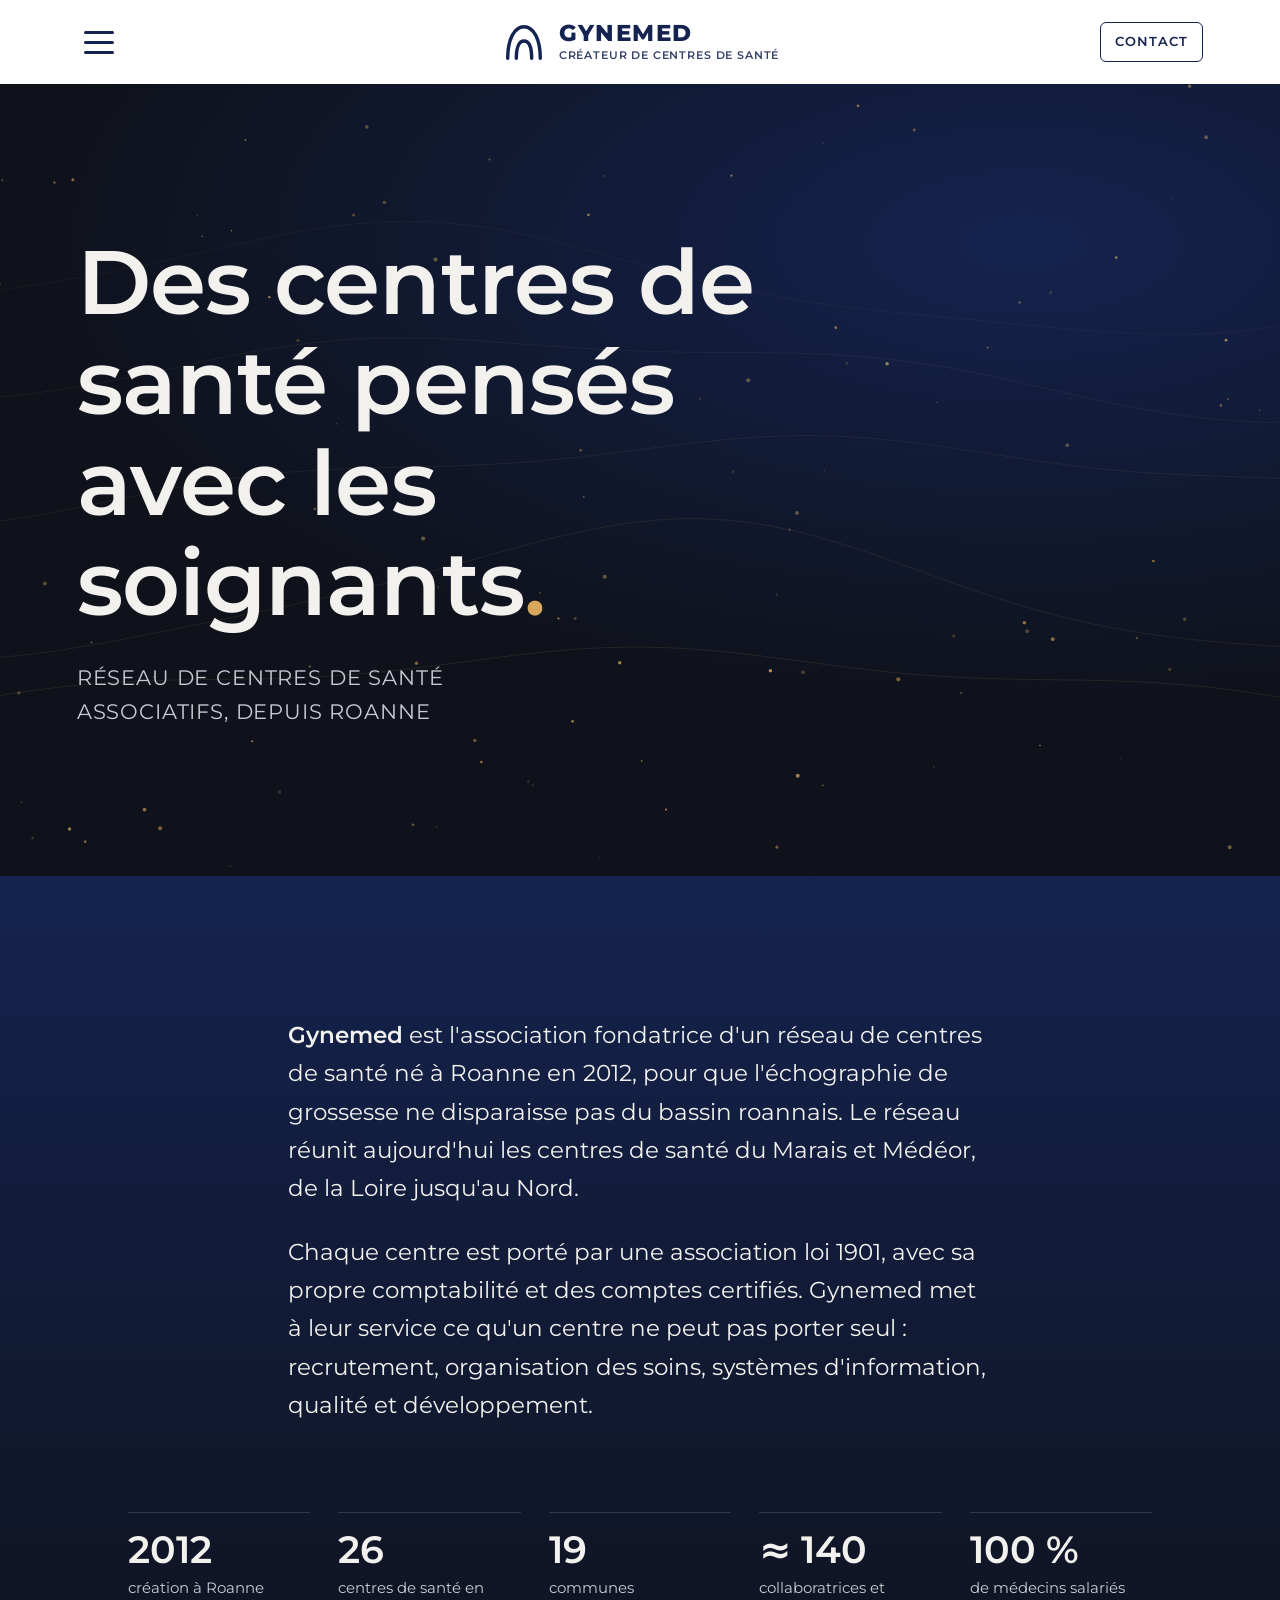
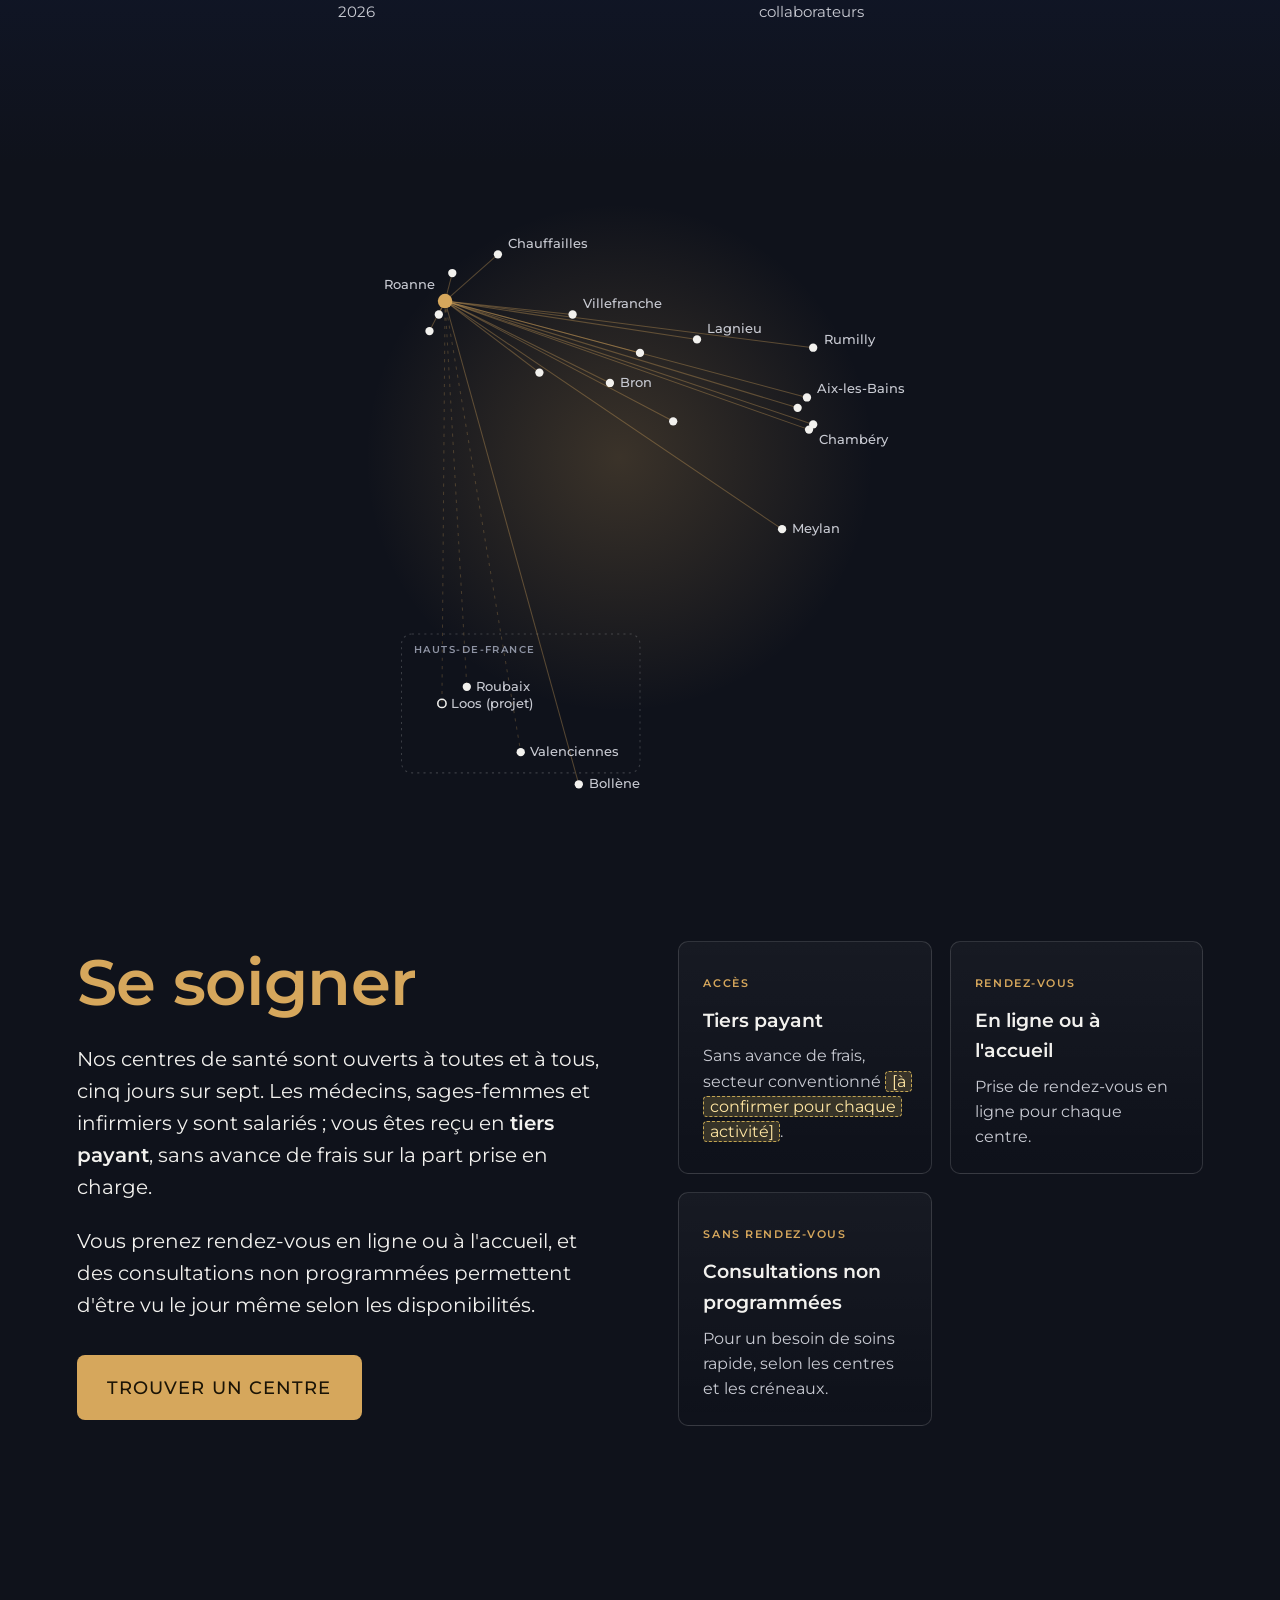
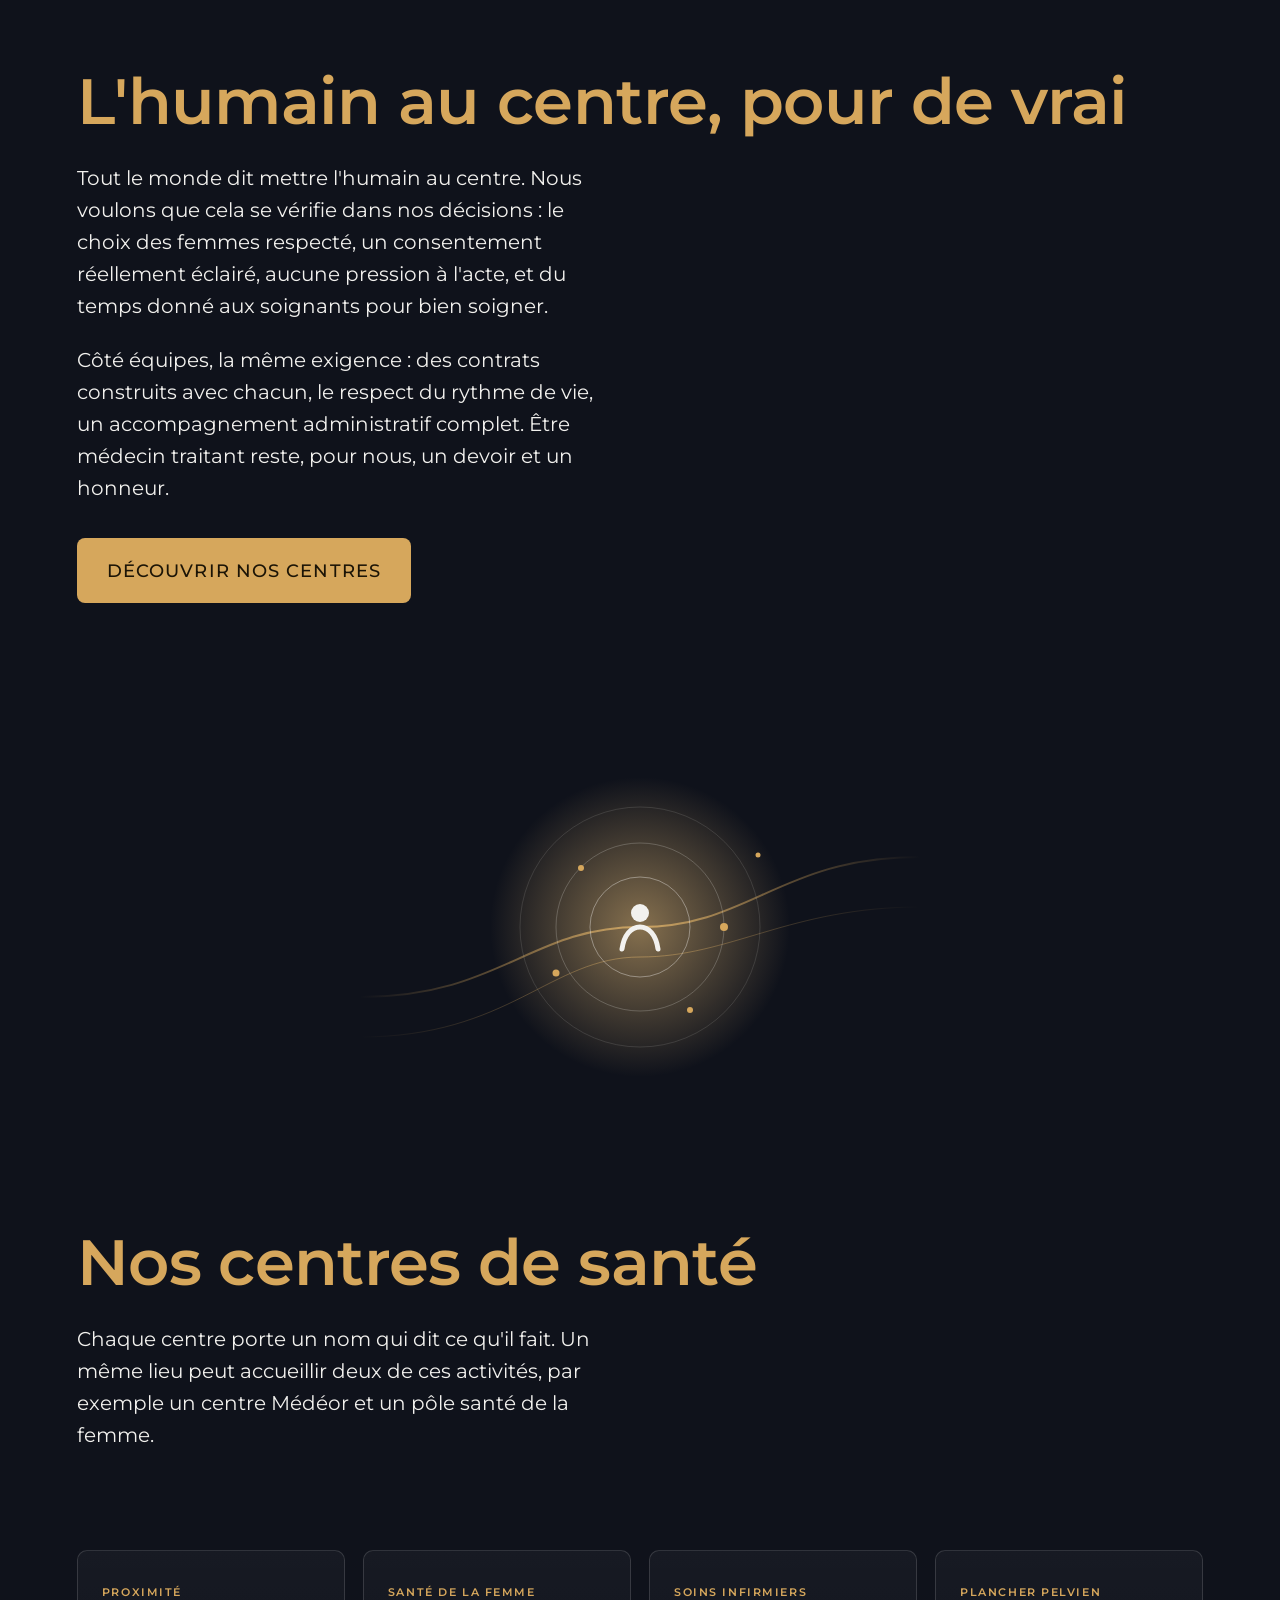
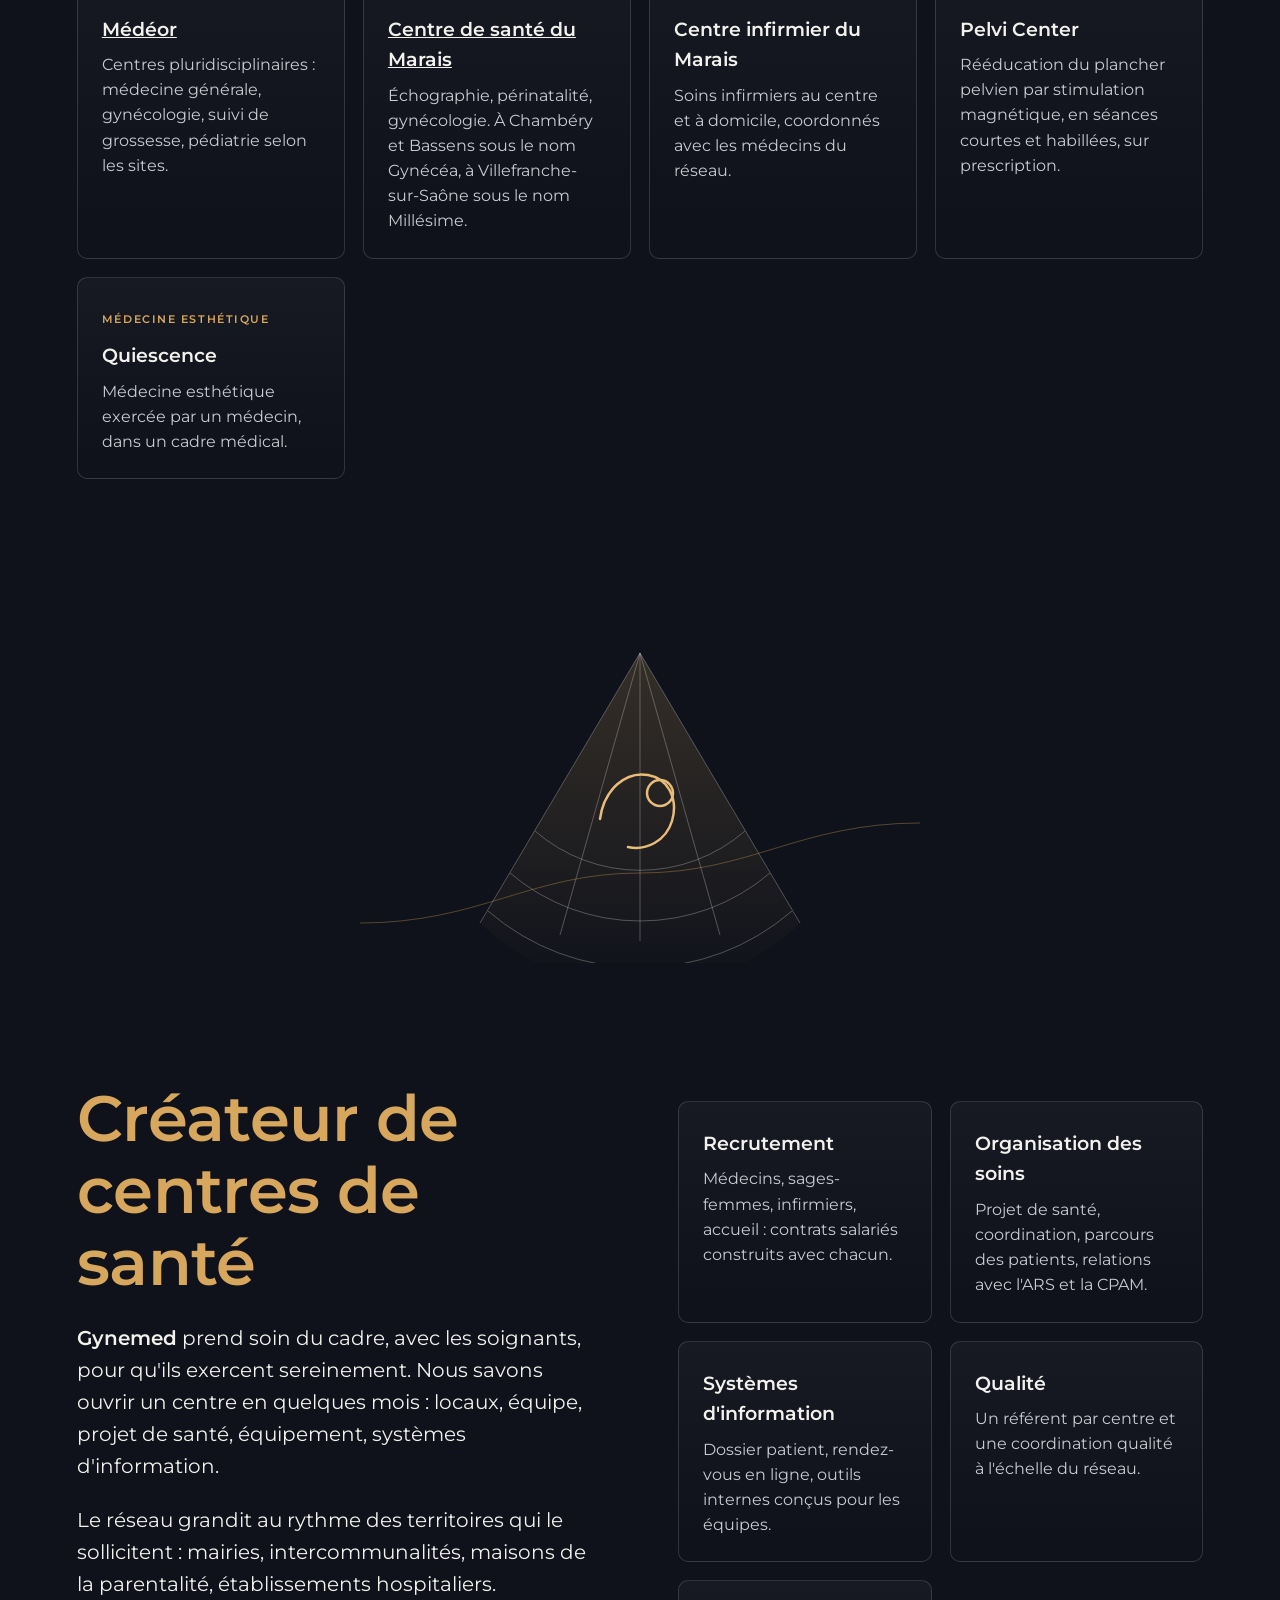
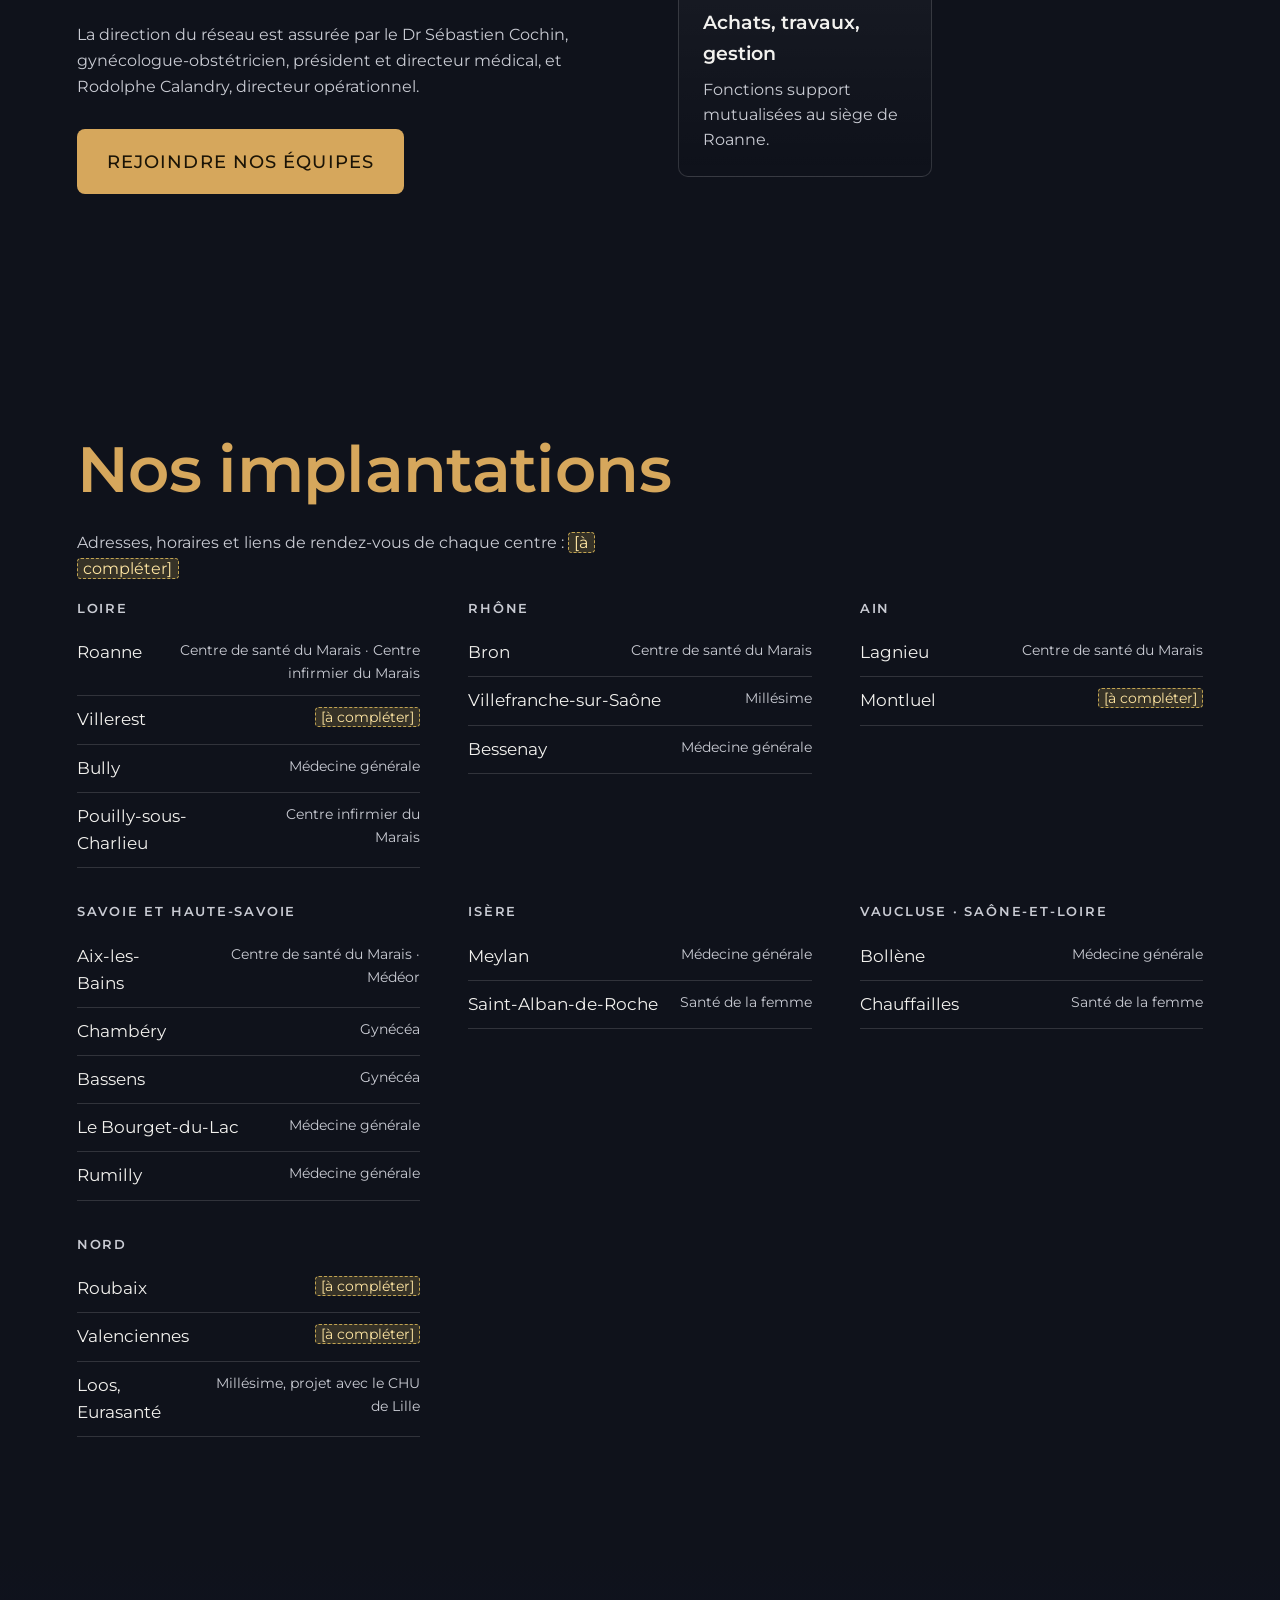
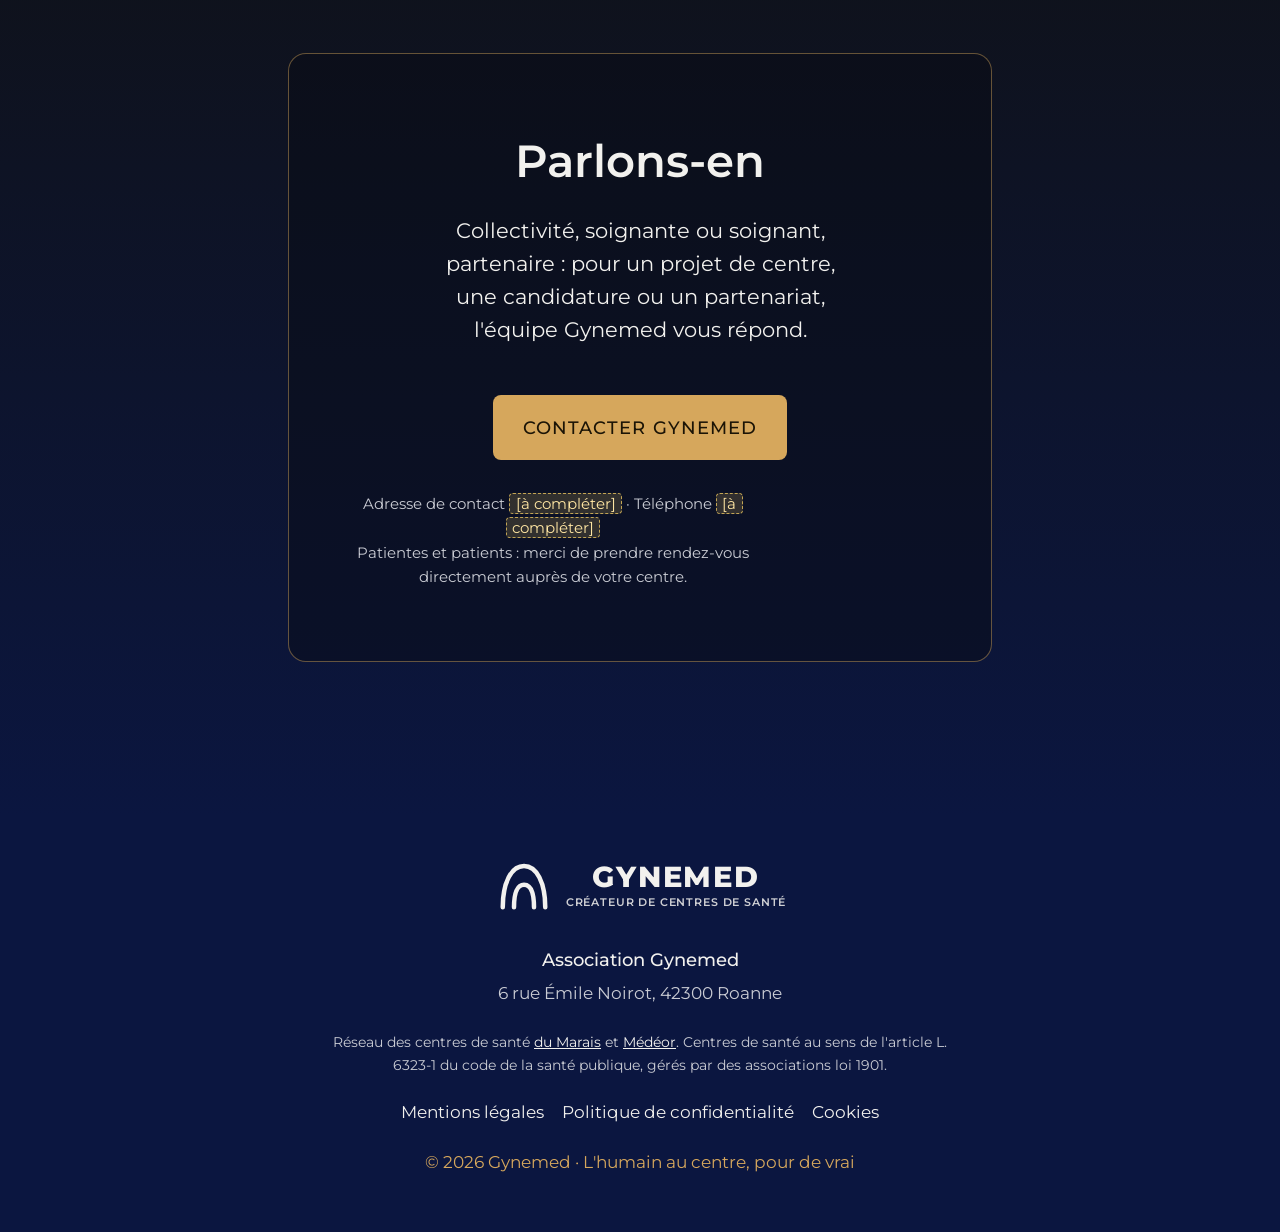
==== index.html @ e9b292c4 "Site du réseau Gynemed sur la structure d'aliva-health.com Pages réseau (Gynemed), Médéor, Centres d" ====
<!doctype html>
<html lang="fr" class="no-js">
<head>
  <meta charset="utf-8">
  <meta name="viewport" content="width=device-width, initial-scale=1">
  <title>Gynemed · Réseau de centres de santé du Marais et Médéor</title>
  <meta name="description" content="Gynemed, créateur de centres de santé : le réseau associatif des centres de santé du Marais et Médéor, né à Roanne en 2012. Médecins salariés, tiers payant, rendez-vous en ligne.">
  <meta name="theme-color" content="#14234f">
  <link rel="preload" href="assets/fonts/montserrat-latin-wght-normal.woff2" as="font" type="font/woff2" crossorigin>
  <link rel="stylesheet" href="assets/css/site.css">
  <link rel="icon" href="data:image/svg+xml,%3Csvg xmlns='http://www.w3.org/2000/svg' viewBox='0 0 48 48'%3E%3Cpath d='M7 41C7 21 14 8 24 8s17 13 17 33M16 41c0-12 3-18 8-18s8 6 8 18' fill='none' stroke='%2314234f' stroke-width='4.5' stroke-linecap='round'/%3E%3C/svg%3E">
</head>
<body class="brand-gynemed">
  <a class="skip-link" href="#contenu">Aller au contenu</a>

  <header class="site-header">
    <button class="menu-toggle" type="button" aria-expanded="false" aria-controls="site-menu" aria-label="Ouvrir le menu"><span></span><span></span><span></span></button>
    <a class="brand-logo" href="index.html" aria-label="Gynemed, accueil">
      <svg viewBox="0 0 48 48" aria-hidden="true"><path d="M7 41C7 21 14 8 24 8s17 13 17 33M16 41c0-12 3-18 8-18s8 6 8 18" fill="none" stroke="currentColor" stroke-width="3.6" stroke-linecap="round"/></svg>
      <span class="wordmark"><span class="name">Gynemed</span><span class="by">créateur de centres de santé</span></span>
    </a>
    <a class="header-cta" href="#contact">Contact</a>
  </header>

  <nav class="site-menu" id="site-menu" aria-label="Menu principal">
    <ul>
      <li><a href="index.html">Le réseau</a></li>
      <li><a href="medeor.html">Médéor</a></li>
      <li><a href="marais.html">Centres de santé du Marais</a></li>
      <li><a href="#implantations">Nos implantations</a></li>
      <li><a href="#equipes">Rejoindre nos équipes</a></li>
      <li><a href="#contact">Contact</a></li>
    </ul>
    <p class="menu-group">Informations</p>
    <ul class="menu-small">
      <li><a href="#patients">Se soigner dans nos centres</a></li>
      <li><a href="mentions-legales.html">Mentions légales et confidentialité</a></li>
    </ul>
  </nav>

  <main id="contenu">
    <section class="hero" aria-labelledby="hero-title">
      <canvas aria-hidden="true"></canvas>
      <div>
        <h1 id="hero-title">Des centres de santé pensés avec les soignants<span class="dot">.</span></h1>
        <p class="kicker">Réseau de centres de santé associatifs, depuis Roanne</p>
      </div>
    </section>

    <section class="intro" aria-label="Présentation">
      <div class="intro-inner reveal">
        <p><strong>Gynemed</strong> est l'association fondatrice d'un réseau de centres de santé né à Roanne en 2012, pour que l'échographie de grossesse ne disparaisse pas du bassin roannais. Le réseau réunit aujourd'hui les centres de santé du Marais et Médéor, de la Loire jusqu'au Nord.</p>
        <p>Chaque centre est porté par une association loi 1901, avec sa propre comptabilité et des comptes certifiés. Gynemed met à leur service ce qu'un centre ne peut pas porter seul : recrutement, organisation des soins, systèmes d'information, qualité et développement.</p>
      </div>
      <ul class="facts reveal" aria-label="Le réseau en chiffres, 2026">
        <li><b>2012</b>création à Roanne</li>
        <li><b>26</b>centres de santé en 2026</li>
        <li><b>19</b>communes</li>
        <li><b>≈ 140</b>collaboratrices et collaborateurs</li>
        <li><b>100 %</b>de médecins salariés</li>
      </ul>
    </section>

    <div class="figure reveal" aria-hidden="true">
      <svg viewBox="0 0 540 610">
        <defs>
          <radialGradient id="map-halo">
            <stop offset="0" stop-color="rgb(214,167,92)" stop-opacity=".22"/>
            <stop offset="1" stop-color="rgb(214,167,92)" stop-opacity="0"/>
          </radialGradient>
        </defs>
        <style>
          .m-link{stroke:rgba(214,167,92,.35);stroke-width:1}
          .m-link.far{stroke-dasharray:3 5;stroke:rgba(214,167,92,.25)}
          .m-dot{fill:#f2f1ee}
          .m-dot.hub{fill:#d6a75c}
          .m-dot.proj{fill:none;stroke:#f2f1ee;stroke-width:1.5}
          .m-label{fill:#c9cbd3;font:500 13px Montserrat,system-ui,sans-serif}
          .m-inset{fill:none;stroke:rgba(255,255,255,.18);stroke-dasharray:2 4}
          .m-cap{fill:#8e93a3;font:600 10px Montserrat,system-ui,sans-serif;letter-spacing:.14em}
        </style>
        <circle cx="250" cy="260" r="245" fill="url(#map-halo)"/>
        <rect x="40" y="430" width="230" height="134" rx="10" class="m-inset"/>
        <text x="52" y="448" class="m-cap">HAUTS-DE-FRANCE</text>
        <line x1="82" y1="109" x2="76" y2="122" class="m-link"/>
        <line x1="82" y1="109" x2="67" y2="138" class="m-link"/>
        <line x1="82" y1="109" x2="89" y2="82" class="m-link"/>
        <line x1="82" y1="109" x2="133" y2="64" class="m-link"/>
        <line x1="82" y1="109" x2="205" y2="122" class="m-link"/>
        <line x1="82" y1="109" x2="173" y2="178" class="m-link"/>
        <line x1="82" y1="109" x2="241" y2="188" class="m-link"/>
        <line x1="82" y1="109" x2="270" y2="159" class="m-link"/>
        <line x1="82" y1="109" x2="325" y2="146" class="m-link"/>
        <line x1="82" y1="109" x2="302" y2="225" class="m-link"/>
        <line x1="82" y1="109" x2="431" y2="202" class="m-link"/>
        <line x1="82" y1="109" x2="422" y2="212" class="m-link"/>
        <line x1="82" y1="109" x2="433" y2="233" class="m-link"/>
        <line x1="82" y1="109" x2="437" y2="228" class="m-link"/>
        <line x1="82" y1="109" x2="437" y2="154" class="m-link"/>
        <line x1="82" y1="109" x2="407" y2="329" class="m-link"/>
        <line x1="82" y1="109" x2="211" y2="575" class="m-link"/>
        <line x1="82" y1="109" x2="103" y2="481" class="m-link far"/>
        <line x1="82" y1="109" x2="79" y2="497" class="m-link far"/>
        <line x1="82" y1="109" x2="155" y2="544" class="m-link far"/>
        <circle cx="82" cy="109" r="7" class="m-dot hub"><title>Roanne</title></circle>
        <text x="72" y="97" text-anchor="end" class="m-label">Roanne</text>
        <circle cx="76" cy="122" r="4" class="m-dot"><title>Villerest</title></circle>
        <circle cx="67" cy="138" r="4" class="m-dot"><title>Bully</title></circle>
        <circle cx="89" cy="82" r="4" class="m-dot"><title>Pouilly-sous-Charlieu</title></circle>
        <circle cx="133" cy="64" r="4" class="m-dot"><title>Chauffailles</title></circle>
        <text x="143" y="58" text-anchor="start" class="m-label">Chauffailles</text>
        <circle cx="205" cy="122" r="4" class="m-dot"><title>Villefranche</title></circle>
        <text x="215" y="116" text-anchor="start" class="m-label">Villefranche</text>
        <circle cx="173" cy="178" r="4" class="m-dot"><title>Bessenay</title></circle>
        <circle cx="241" cy="188" r="4" class="m-dot"><title>Bron</title></circle>
        <text x="251" y="192" text-anchor="start" class="m-label">Bron</text>
        <circle cx="270" cy="159" r="4" class="m-dot"><title>Montluel</title></circle>
        <circle cx="325" cy="146" r="4" class="m-dot"><title>Lagnieu</title></circle>
        <text x="335" y="140" text-anchor="start" class="m-label">Lagnieu</text>
        <circle cx="302" cy="225" r="4" class="m-dot"><title>St-Alban-de-Roche</title></circle>
        <circle cx="431" cy="202" r="4" class="m-dot"><title>Aix-les-Bains</title></circle>
        <text x="441" y="198" text-anchor="start" class="m-label">Aix-les-Bains</text>
        <circle cx="422" cy="212" r="4" class="m-dot"><title>Le Bourget-du-Lac</title></circle>
        <circle cx="433" cy="233" r="4" class="m-dot"><title>Chambéry</title></circle>
        <text x="443" y="247" text-anchor="start" class="m-label">Chambéry</text>
        <circle cx="437" cy="228" r="4" class="m-dot"><title>Bassens</title></circle>
        <circle cx="437" cy="154" r="4" class="m-dot"><title>Rumilly</title></circle>
        <text x="447" y="150" text-anchor="start" class="m-label">Rumilly</text>
        <circle cx="407" cy="329" r="4" class="m-dot"><title>Meylan</title></circle>
        <text x="417" y="333" text-anchor="start" class="m-label">Meylan</text>
        <circle cx="211" cy="575" r="4" class="m-dot"><title>Bollène</title></circle>
        <text x="221" y="579" text-anchor="start" class="m-label">Bollène</text>
        <circle cx="103" cy="481" r="4" class="m-dot"><title>Roubaix</title></circle>
        <text x="112" y="485" class="m-label">Roubaix</text>
        <circle cx="79" cy="497" r="4" class="m-dot proj"><title>Loos (projet)</title></circle>
        <text x="88" y="501" class="m-label">Loos (projet)</text>
        <circle cx="155" cy="544" r="4" class="m-dot"><title>Valenciennes</title></circle>
        <text x="164" y="548" class="m-label">Valenciennes</text>
      </svg>
    </div>

    <section class="feature" id="patients" aria-labelledby="patients-title">
      <div class="feature-inner split reveal">
        <div>
          <h2 id="patients-title">Se soigner</h2>
          <p>Nos centres de santé sont ouverts à toutes et à tous, cinq jours sur sept. Les médecins, sages-femmes et infirmiers y sont salariés ; vous êtes reçu en <strong>tiers payant</strong>, sans avance de frais sur la part prise en charge.</p>
          <p>Vous prenez rendez-vous en ligne ou à l'accueil, et des consultations non programmées permettent d'être vu le jour même selon les disponibilités.</p>
          <div class="btn-row">
            <a class="btn" href="#implantations">Trouver un centre</a>
          </div>
        </div>
        <ul class="cards">
          <li class="card"><span class="tag">Accès</span><h3>Tiers payant</h3><p>Sans avance de frais, secteur conventionné <em class="todo">[à confirmer pour chaque activité]</em>.</p></li>
          <li class="card"><span class="tag">Rendez-vous</span><h3>En ligne ou à l'accueil</h3><p>Prise de rendez-vous en ligne pour chaque centre.</p></li>
          <li class="card"><span class="tag">Sans rendez-vous</span><h3>Consultations non programmées</h3><p>Pour un besoin de soins rapide, selon les centres et les créneaux.</p></li>
        </ul>
      </div>
    </section>

    <section class="feature" aria-labelledby="vision-title">
      <div class="feature-inner reveal">
        <div>
          <h2 id="vision-title">L'humain au centre, pour de vrai</h2>
          <p>Tout le monde dit mettre l'humain au centre. Nous voulons que cela se vérifie dans nos décisions : le choix des femmes respecté, un consentement réellement éclairé, aucune pression à l'acte, et du temps donné aux soignants pour bien soigner.</p>
          <p>Côté équipes, la même exigence : des contrats construits avec chacun, le respect du rythme de vie, un accompagnement administratif complet. Être médecin traitant reste, pour nous, un devoir et un honneur.</p>
          <a class="btn" href="#marques">Découvrir nos centres</a>
        </div>
      </div>
    </section>

    <div class="figure reveal" aria-hidden="true">
      <svg viewBox="0 0 560 360">
        <defs>
          <linearGradient id="ring" x1="0" x2="1">
            <stop offset="0" stop-color="#d6a75c" stop-opacity="0"/>
            <stop offset=".5" stop-color="#d6a75c" stop-opacity=".8"/>
            <stop offset="1" stop-color="#d6a75c" stop-opacity="0"/>
          </linearGradient>
          <radialGradient id="core" r=".5">
            <stop offset="0" stop-color="#e7bd78" stop-opacity=".55"/>
            <stop offset="1" stop-color="#e7bd78" stop-opacity="0"/>
          </radialGradient>
        </defs>
        <path d="M0 250C140 250 170 180 280 180S420 110 560 110" fill="none" stroke="url(#ring)" stroke-width="2"/>
        <path d="M0 290C150 290 190 210 280 210S430 160 560 160" fill="none" stroke="url(#ring)" stroke-width="1" opacity=".6"/>
        <circle cx="280" cy="180" r="150" fill="url(#core)"/>
        <g fill="none" stroke="#f2f1ee">
          <circle cx="280" cy="180" r="120" stroke-opacity=".12"/>
          <circle cx="280" cy="180" r="84" stroke-opacity=".22"/>
          <circle cx="280" cy="180" r="50" stroke-opacity=".4"/>
        </g>
        <circle cx="280" cy="166" r="9" fill="#f2f1ee"/>
        <path d="M262 202c2-14 9-22 18-22s16 8 18 22" fill="none" stroke="#f2f1ee" stroke-width="5" stroke-linecap="round"/>
        <g fill="#d6a75c"><circle cx="364" cy="180" r="4"/><circle cx="221" cy="121" r="3"/><circle cx="196" cy="226" r="3.5"/><circle cx="330" cy="263" r="3"/><circle cx="398" cy="108" r="2.5"/></g>
      </svg>
    </div>

    <section class="feature" id="marques" aria-labelledby="marques-title">
      <div class="feature-inner reveal">
        <div>
          <h2 id="marques-title">Nos centres de santé</h2>
          <p>Chaque centre porte un nom qui dit ce qu'il fait. Un même lieu peut accueillir deux de ces activités, par exemple un centre Médéor et un pôle santé de la femme.</p>
        </div>
        <ul class="cards">
          <li class="card"><span class="tag">Proximité</span><h3><a class="stretched" href="medeor.html">Médéor</a></h3><p>Centres pluridisciplinaires : médecine générale, gynécologie, suivi de grossesse, pédiatrie selon les sites.</p></li>
          <li class="card"><span class="tag">Santé de la femme</span><h3><a class="stretched" href="marais.html">Centre de santé du Marais</a></h3><p>Échographie, périnatalité, gynécologie. À Chambéry et Bassens sous le nom Gynécéa, à Villefranche-sur-Saône sous le nom Millésime.</p></li>
          <li class="card"><span class="tag">Soins infirmiers</span><h3>Centre infirmier du Marais</h3><p>Soins infirmiers au centre et à domicile, coordonnés avec les médecins du réseau.</p></li>
          <li class="card"><span class="tag">Plancher pelvien</span><h3>Pelvi Center</h3><p>Rééducation du plancher pelvien par stimulation magnétique, en séances courtes et habillées, sur prescription.</p></li>
          <li class="card"><span class="tag">Médecine esthétique</span><h3>Quiescence</h3><p>Médecine esthétique exercée par un médecin, dans un cadre médical.</p></li>
        </ul>
      </div>
    </section>

    <div class="figure reveal" aria-hidden="true">
      <svg viewBox="0 0 560 340">
        <defs>
          <linearGradient id="fan" x1="0" y1="0" x2="0" y2="1">
            <stop offset="0" stop-color="#d6a75c" stop-opacity=".55"/>
            <stop offset="1" stop-color="#d6a75c" stop-opacity="0"/>
          </linearGradient>
        </defs>
        <path d="M280 30L120 300A230 230 0 0 0 440 300Z" fill="url(#fan)" opacity=".35"/>
        <g fill="none" stroke="#f2f1ee" stroke-opacity=".28">
          <path d="M280 30L120 300M280 30L440 300M280 30L200 312M280 30L360 312M280 30L280 318"/>
          <path d="M175 208a160 160 0 0 0 210 0M150 250a200 200 0 0 0 260 0M128 288a232 232 0 0 0 304 0"/>
        </g>
        <path d="M240 196c4-30 26-48 48-44 22 4 30 26 24 46-6 20-26 30-44 26" fill="none" stroke="#e7bd78" stroke-width="2.5" stroke-linecap="round"/>
        <circle cx="300" cy="170" r="13" fill="none" stroke="#e7bd78" stroke-width="2.5"/>
        <path d="M0 300C120 300 170 250 280 250S440 200 560 200" fill="none" stroke="#d6a75c" stroke-opacity=".35"/>
      </svg>
    </div>

    <section class="feature" id="equipes" aria-labelledby="gynemed-title">
      <div class="feature-inner split reveal">
        <div>
          <h2 id="gynemed-title">Créateur de centres de santé</h2>
          <p><strong>Gynemed</strong> prend soin du cadre, avec les soignants, pour qu'ils exercent sereinement. Nous savons ouvrir un centre en quelques mois : locaux, équipe, projet de santé, équipement, systèmes d'information.</p>
          <p>Le réseau grandit au rythme des territoires qui le sollicitent : mairies, intercommunalités, maisons de la parentalité, établissements hospitaliers.</p>
          <p class="muted">La direction du réseau est assurée par le Dr Sébastien Cochin, gynécologue-obstétricien, président et directeur médical, et Rodolphe Calandry, directeur opérationnel.</p>
          <div class="btn-row">
            <a class="btn" href="#contact">Rejoindre nos équipes</a>
          </div>
        </div>
        <ul class="cards">
          <li class="card"><h3>Recrutement</h3><p>Médecins, sages-femmes, infirmiers, accueil : contrats salariés construits avec chacun.</p></li>
          <li class="card"><h3>Organisation des soins</h3><p>Projet de santé, coordination, parcours des patients, relations avec l'ARS et la CPAM.</p></li>
          <li class="card"><h3>Systèmes d'information</h3><p>Dossier patient, rendez-vous en ligne, outils internes conçus pour les équipes.</p></li>
          <li class="card"><h3>Qualité</h3><p>Un référent par centre et une coordination qualité à l'échelle du réseau.</p></li>
          <li class="card"><h3>Achats, travaux, gestion</h3><p>Fonctions support mutualisées au siège de Roanne.</p></li>
        </ul>
      </div>
    </section>

    <section class="feature" id="implantations" aria-labelledby="implantations-title">
      <div class="places reveal">
        <h2 class="section-title" id="implantations-title">Nos implantations</h2>
        <p class="muted">Adresses, horaires et liens de rendez-vous de chaque centre : <em class="todo">[à compléter]</em></p>
        <div class="regions">
          <div class="region">
            <h3>Loire</h3>
            <ul>
              <li><span>Roanne</span><span>Centre de santé du Marais · Centre infirmier du Marais</span></li>
              <li><span>Villerest</span><span><em class="todo">[à compléter]</em></span></li>
              <li><span>Bully</span><span>Médecine générale</span></li>
              <li><span>Pouilly-sous-Charlieu</span><span>Centre infirmier du Marais</span></li>
            </ul>
          </div>
          <div class="region">
            <h3>Rhône</h3>
            <ul>
              <li><span>Bron</span><span>Centre de santé du Marais</span></li>
              <li><span>Villefranche-sur-Saône</span><span>Millésime</span></li>
              <li><span>Bessenay</span><span>Médecine générale</span></li>
            </ul>
          </div>
          <div class="region">
            <h3>Ain</h3>
            <ul>
              <li><span>Lagnieu</span><span>Centre de santé du Marais</span></li>
              <li><span>Montluel</span><span><em class="todo">[à compléter]</em></span></li>
            </ul>
          </div>
          <div class="region">
            <h3>Savoie et Haute-Savoie</h3>
            <ul>
              <li><span>Aix-les-Bains</span><span>Centre de santé du Marais · Médéor</span></li>
              <li><span>Chambéry</span><span>Gynécéa</span></li>
              <li><span>Bassens</span><span>Gynécéa</span></li>
              <li><span>Le Bourget-du-Lac</span><span>Médecine générale</span></li>
              <li><span>Rumilly</span><span>Médecine générale</span></li>
            </ul>
          </div>
          <div class="region">
            <h3>Isère</h3>
            <ul>
              <li><span>Meylan</span><span>Médecine générale</span></li>
              <li><span>Saint-Alban-de-Roche</span><span>Santé de la femme</span></li>
            </ul>
          </div>
          <div class="region">
            <h3>Vaucluse · Saône-et-Loire</h3>
            <ul>
              <li><span>Bollène</span><span>Médecine générale</span></li>
              <li><span>Chauffailles</span><span>Santé de la femme</span></li>
            </ul>
          </div>
          <div class="region">
            <h3>Nord</h3>
            <ul>
              <li><span>Roubaix</span><span><em class="todo">[à compléter]</em></span></li>
              <li><span>Valenciennes</span><span><em class="todo">[à compléter]</em></span></li>
              <li><span>Loos, Eurasanté</span><span>Millésime, projet avec le CHU de Lille</span></li>
            </ul>
          </div>
        </div>
      </div>
    </section>

    <section class="connect" id="contact" aria-labelledby="contact-title">
      <div class="connect-box reveal">
        <h2 id="contact-title">Parlons-en</h2>
        <p>Collectivité, soignante ou soignant, partenaire : pour un projet de centre, une candidature ou un partenariat, l'équipe Gynemed vous répond.</p>
        <div class="btn-row">
          <a class="btn" href="mailto:?subject=Contact%20Gynemed" data-todo="adresse de contact à compléter">Contacter Gynemed</a>
        </div>
        <p class="contact-lines">Adresse de contact <em class="todo">[à compléter]</em> · Téléphone <em class="todo">[à compléter]</em><br>Patientes et patients : merci de prendre rendez-vous directement auprès de votre centre.</p>
      </div>
    </section>
  </main>

  <footer class="site-footer">
    <a class="brand-logo" href="index.html" aria-label="Gynemed, accueil">
      <svg viewBox="0 0 48 48" aria-hidden="true"><path d="M7 41C7 21 14 8 24 8s17 13 17 33M16 41c0-12 3-18 8-18s8 6 8 18" fill="none" stroke="currentColor" stroke-width="3.6" stroke-linecap="round"/></svg>
      <span class="wordmark"><span class="name">Gynemed</span><span class="by">créateur de centres de santé</span></span>
    </a>
    <p class="legal-name">Association Gynemed</p>
    <address>6 rue Émile Noirot, 42300 Roanne</address>
    <p class="footer-brands">Réseau des centres de santé <a href="marais.html">du Marais</a> et <a href="medeor.html">Médéor</a>. Centres de santé au sens de l'article L. 6323-1 du code de la santé publique, gérés par des associations loi 1901.</p>
    <ul class="footer-links">
      <li><a href="mentions-legales.html">Mentions légales</a></li>
      <li><a href="mentions-legales.html#confidentialite">Politique de confidentialité</a></li>
      <li><a href="mentions-legales.html#cookies">Cookies</a></li>
    </ul>
    <p class="copyright">© 2026 Gynemed · L'humain au centre, pour de vrai</p>
  </footer>

  <script src="assets/js/site.js"></script>
</body>
</html>
---- assets/css/site.css ----
/* Réseau Gynemed : feuille de styles commune aux pages du réseau et des marques.
   Chaque page pose une classe sur <body> (brand-gynemed, brand-medeor, brand-marais)
   qui fixe sa palette ; le reste de la mise en page est partagé. */

@font-face {
  font-family: "Montserrat";
  src: url("../fonts/montserrat-latin-wght-normal.woff2") format("woff2");
  font-weight: 100 900;
  font-style: normal;
  font-display: swap;
}

:root {
  --font: "Montserrat", system-ui, -apple-system, "Segoe UI", Roboto, sans-serif;
  --header-h: 84px;
  --gutter: clamp(20px, 6vw, 96px);
  --measure: 34rem;
  --radius: 10px;

  /* Palette par défaut : Gynemed */
  --ink: #0f121b;          /* fond des sections sombres */
  --deep: #14234f;         /* bleu marine des tampons Gynemed */
  --deep-2: #0b1640;
  --accent: #d6a75c;       /* laiton */
  --accent-strong: #e7bd78;
  --on-accent: #1b1406;
  --glow: 214, 167, 92;    /* même accent, en RVB pour les halos */
  --text: #f2f1ee;
  --text-soft: #c9cbd3;
  --paper: #ffffff;
  --paper-ink: #14234f;
  --line: rgba(255, 255, 255, 0.14);
}

body.brand-medeor {
  --ink: #0e1512;
  --deep: #163a2e;
  --deep-2: #0d2a20;
  --accent: #b7d38a;
  --accent-strong: #cde3a8;
  --on-accent: #142008;
  --glow: 183, 211, 138;
  --paper-ink: #163a2e;
}

body.brand-marais {
  --ink: #150f16;
  --deep: #42193f;
  --deep-2: #2c0f2a;
  --accent: #eaa79f;
  --accent-strong: #f3c2bb;
  --on-accent: #2a0c0a;
  --glow: 234, 167, 159;
  --paper-ink: #42193f;
}

*, *::before, *::after { box-sizing: border-box; }

html { scroll-behavior: smooth; scroll-padding-top: var(--header-h); -webkit-text-size-adjust: 100%; }
@media (prefers-reduced-motion: reduce) { html { scroll-behavior: auto; } }

body {
  margin: 0;
  font-family: var(--font);
  font-size: 1.0625rem;
  line-height: 1.6;
  color: var(--text);
  background: var(--ink);
  overflow-x: hidden;
}

img, svg { display: block; max-width: 100%; }
a { color: inherit; }
p { margin: 0 0 1.1em; }

.skip-link {
  position: absolute; left: 12px; top: -60px; z-index: 100;
  background: var(--paper); color: var(--paper-ink); padding: 10px 16px; border-radius: 6px;
}
.skip-link:focus { top: 12px; }

:focus-visible { outline: 2px solid var(--accent); outline-offset: 3px; }

.todo {
  font-style: normal;
  background: rgba(255, 214, 102, 0.16);
  border: 1px dashed rgba(255, 214, 102, 0.7);
  color: #ffe6a3;
  padding: 0 .35em;
  border-radius: 4px;
  -webkit-box-decoration-break: clone;
  box-decoration-break: clone;
}
.paper .todo { color: #6b4b00; background: #fff4cf; border-color: #c99a1d; }

/* En-tête blanc, logo centré, menu à gauche (comme le site d'origine) */
.site-header {
  position: sticky; top: 0; z-index: 50;
  height: var(--header-h);
  background: var(--paper);
  color: var(--paper-ink);
  display: grid;
  grid-template-columns: 1fr auto 1fr;
  align-items: center;
  padding: 0 var(--gutter);
  box-shadow: 0 1px 0 rgba(0, 0, 0, 0.06);
}

.menu-toggle {
  justify-self: start;
  width: 44px; height: 44px;
  display: grid; place-content: center; gap: 7px;
  background: none; border: 0; padding: 0; cursor: pointer; color: inherit;
}
.menu-toggle span { display: block; width: 30px; height: 3px; border-radius: 2px; background: currentColor; transition: transform .25s, opacity .2s; }
.menu-open .menu-toggle span:nth-child(1) { transform: translateY(10px) rotate(45deg); }
.menu-open .menu-toggle span:nth-child(2) { opacity: 0; }
.menu-open .menu-toggle span:nth-child(3) { transform: translateY(-10px) rotate(-45deg); }

.brand-logo { display: flex; align-items: center; gap: 12px; text-decoration: none; color: inherit; }
.brand-logo svg { width: 46px; height: 46px; flex: none; }
.brand-logo .wordmark { display: grid; line-height: 1; }
.brand-logo .name { font-weight: 800; font-size: 1.45rem; letter-spacing: .06em; text-transform: uppercase; }
.brand-logo .by { font-size: .66rem; font-weight: 600; letter-spacing: .08em; text-transform: uppercase; justify-self: end; margin-top: 6px; opacity: .85; }

.header-cta {
  justify-self: end;
  font-size: .8rem; font-weight: 600; letter-spacing: .08em; text-transform: uppercase;
  text-decoration: none; color: var(--paper-ink);
  border: 1.5px solid currentColor; border-radius: 6px; padding: 9px 14px;
}
@media (max-width: 720px) { .header-cta { display: none; } }

/* Menu plein écran */
.site-menu {
  position: fixed; inset: var(--header-h) 0 0 0; z-index: 40;
  background: var(--deep-2);
  color: var(--text);
  padding: 40px var(--gutter);
  overflow-y: auto;
  visibility: hidden; opacity: 0; transform: translateY(-8px);
  transition: opacity .25s, transform .25s, visibility 0s .25s;
}
.menu-open .site-menu { visibility: visible; opacity: 1; transform: none; transition: opacity .25s, transform .25s; }
.site-menu ul { list-style: none; margin: 0; padding: 0; display: grid; gap: 6px; max-width: 40rem; }
.site-menu a { display: block; padding: 10px 0; font-size: clamp(1.4rem, 4.5vw, 2rem); font-weight: 600; text-decoration: none; }
.site-menu a:hover { color: var(--accent); }
.site-menu .menu-group { margin-top: 28px; font-size: .78rem; letter-spacing: .14em; text-transform: uppercase; color: var(--text-soft); }
.site-menu .menu-small a { font-size: 1.05rem; font-weight: 500; padding: 6px 0; }
body.menu-open { overflow: hidden; }

/* Bandeau d'ouverture */
.hero {
  position: relative; isolation: isolate;
  min-height: min(88vh, 860px);
  display: flex; align-items: center;
  padding: 120px var(--gutter);
  background: radial-gradient(120% 90% at 80% 20%, var(--deep) 0%, var(--ink) 65%);
  overflow: hidden;
}
.hero canvas { position: absolute; inset: 0; width: 100%; height: 100%; z-index: -1; }
.hero h1 {
  margin: 0 0 28px;
  font-size: clamp(2.6rem, 8.5vw, 5.6rem);
  line-height: 1.12; font-weight: 600; letter-spacing: -.01em;
  max-width: 13ch;
}
.hero h1 .dot { color: var(--accent); }
.hero .kicker {
  margin: 0; max-width: 30ch;
  font-size: clamp(1rem, 2.4vw, 1.3rem); font-weight: 400;
  letter-spacing: .04em; text-transform: uppercase; color: var(--text-soft);
}

/* Bloc de présentation sur fond marine */
.intro {
  padding: clamp(72px, 12vw, 140px) var(--gutter);
  background: linear-gradient(180deg, var(--deep) 0%, var(--ink) 100%);
}
.intro-inner { max-width: 44rem; margin: 0 auto; font-size: clamp(1.1rem, 2.6vw, 1.45rem); line-height: 1.65; font-weight: 400; }
.intro-inner strong { font-weight: 600; }

.facts {
  max-width: 64rem; margin: clamp(48px, 8vw, 88px) auto 0;
  display: grid; grid-template-columns: repeat(auto-fit, minmax(150px, 1fr)); gap: 28px;
  list-style: none; padding: 0;
}
.facts li { border-top: 1px solid var(--line); padding-top: 16px; font-size: .95rem; color: var(--text-soft); }
.facts b { display: block; font-size: clamp(1.8rem, 4vw, 2.4rem); font-weight: 600; color: var(--text); line-height: 1.1; margin-bottom: 4px; }

/* Illustrations entre les sections */
.figure { padding: 24px var(--gutter) 0; display: grid; place-items: center; }
.figure svg { width: min(560px, 100%); height: auto; }

/* Sections éditoriales (Vision, Services, Expertise…) */
.feature { padding: clamp(64px, 10vw, 120px) var(--gutter); }
.feature-inner { max-width: 72rem; margin: 0 auto; display: grid; gap: clamp(32px, 6vw, 80px); align-items: center; }
@media (min-width: 900px) {
  .feature-inner.split { grid-template-columns: 1fr 1fr; }
  .feature-inner.split.reverse > :first-child { order: 2; }
}
.feature h2, .section-title {
  margin: 0 0 24px;
  font-size: clamp(2.4rem, 7vw, 4rem); line-height: 1.12; font-weight: 600; letter-spacing: -.01em;
  color: var(--accent);
}
.feature p { max-width: var(--measure); font-size: clamp(1.05rem, 2.3vw, 1.25rem); }
.feature p strong { font-weight: 600; color: var(--text); }
.feature .muted { color: var(--text-soft); font-size: 1rem; }

.btn {
  display: inline-block;
  margin-top: 12px;
  padding: 18px 30px;
  background: var(--accent); color: var(--on-accent);
  border-radius: 8px; border: 0;
  font: inherit; font-size: clamp(.95rem, 2.2vw, 1.15rem); font-weight: 500; letter-spacing: .06em; text-transform: uppercase;
  text-decoration: none; cursor: pointer;
  transition: background .2s, transform .2s;
}
.btn:hover { background: var(--accent-strong); }
.btn:active { transform: translateY(1px); }
.btn.ghost { background: transparent; color: var(--text); box-shadow: inset 0 0 0 1.5px var(--line); }
.btn.ghost:hover { box-shadow: inset 0 0 0 1.5px var(--accent); }
.btn-row { display: flex; flex-wrap: wrap; gap: 14px; }

/* Listes de cartes (marques, services, offre de soins) */
.cards { list-style: none; padding: 0; margin: 0; display: grid; gap: 18px; grid-template-columns: repeat(auto-fit, minmax(240px, 1fr)); }
.card {
  position: relative;
  padding: 26px 24px 24px;
  border: 1px solid var(--line); border-radius: var(--radius);
  background: linear-gradient(180deg, rgba(255, 255, 255, .035), rgba(255, 255, 255, 0));
}
.card h3 { margin: 0 0 8px; font-size: 1.2rem; font-weight: 600; }
.card p { margin: 0; font-size: .98rem; color: var(--text-soft); max-width: none; }
.card .tag { display: inline-block; margin-bottom: 12px; font-size: .7rem; font-weight: 600; letter-spacing: .14em; text-transform: uppercase; color: var(--accent); }
.card a.stretched::after { content: ""; position: absolute; inset: 0; border-radius: inherit; }
.card:has(a.stretched):hover { border-color: rgba(var(--glow), .6); }

/* Implantations */
.places { max-width: 72rem; margin: 0 auto; }
.regions { display: grid; gap: 34px 48px; grid-template-columns: repeat(auto-fit, minmax(260px, 1fr)); margin-top: 16px; }
.region h3 { margin: 0 0 10px; font-size: .8rem; font-weight: 600; letter-spacing: .14em; text-transform: uppercase; color: var(--text-soft); }
.region ul { list-style: none; margin: 0; padding: 0; }
.region li { display: flex; justify-content: space-between; gap: 12px; padding: 10px 0; border-bottom: 1px solid var(--line); }
.region li span:last-child { color: var(--text-soft); font-size: .9rem; text-align: right; }

/* Encadré de contact (« Connect with us ») */
.connect { padding: clamp(40px, 8vw, 96px) var(--gutter) clamp(80px, 12vw, 160px); background: linear-gradient(180deg, var(--ink) 0%, var(--deep-2) 100%); }
.connect-box {
  max-width: 44rem; margin: 0 auto; text-align: center;
  padding: clamp(40px, 7vw, 72px) clamp(22px, 5vw, 56px);
  border: 1.5px solid rgba(var(--glow), .45); border-radius: 18px;
  background: rgba(10, 12, 20, .45);
}
.connect-box h2 { margin: 0 0 16px; font-size: clamp(2rem, 6vw, 2.8rem); font-weight: 600; color: var(--text); }
.connect-box p { margin: 0 auto 36px; max-width: 26rem; font-size: clamp(1.05rem, 2.5vw, 1.3rem); }
.connect-box .btn-row { justify-content: center; }
.connect-box .contact-lines { margin: 32px 0 0; font-size: .95rem; color: var(--text-soft); }

/* Pied de page */
.site-footer { background: var(--deep-2); padding: 40px var(--gutter) 56px; text-align: center; }
.site-footer .brand-logo { justify-content: center; color: var(--text); margin-bottom: 30px; }
.site-footer .brand-logo svg { width: 60px; height: 60px; }
.site-footer .brand-logo .name { font-size: 1.8rem; }
.site-footer .legal-name { font-weight: 500; font-size: 1.1rem; margin: 0 0 6px; }
.site-footer address { font-style: normal; color: var(--text-soft); margin-bottom: 24px; }
.footer-links { list-style: none; padding: 0; margin: 0 0 22px; display: flex; flex-wrap: wrap; justify-content: center; gap: 4px 18px; }
.footer-links a { text-decoration: none; color: var(--text); }
.footer-links a:hover { color: var(--accent); }
.footer-brands { margin: 0 auto 22px; max-width: 40rem; font-size: .9rem; color: var(--text-soft); }
.footer-brands a { color: var(--text); }
.copyright { color: var(--accent); margin: 0; }

/* Page de mentions légales */
.paper { background: var(--paper); color: #1d2130; }
.legal { max-width: 46rem; margin: 0 auto; padding: 72px var(--gutter) 96px; }
.legal h1 { color: var(--paper-ink); font-size: clamp(2rem, 6vw, 3rem); line-height: 1.15; margin: 0 0 32px; }
.legal h2 { color: var(--paper-ink); font-size: 1.25rem; margin: 40px 0 12px; }
.legal dl { display: grid; grid-template-columns: max-content 1fr; gap: 6px 20px; margin: 0; }
.legal dt { font-weight: 600; }
.legal dd { margin: 0; }
@media (max-width: 560px) { .legal dl { grid-template-columns: 1fr; } .legal dd { margin-bottom: 10px; } }

/* Apparition douce au défilement */
.reveal { opacity: 0; transform: translateY(18px); transition: opacity .7s ease, transform .7s ease; }
.reveal.is-visible { opacity: 1; transform: none; }
@media (prefers-reduced-motion: reduce) { .reveal { opacity: 1; transform: none; transition: none; } }
.no-js .reveal { opacity: 1; transform: none; }
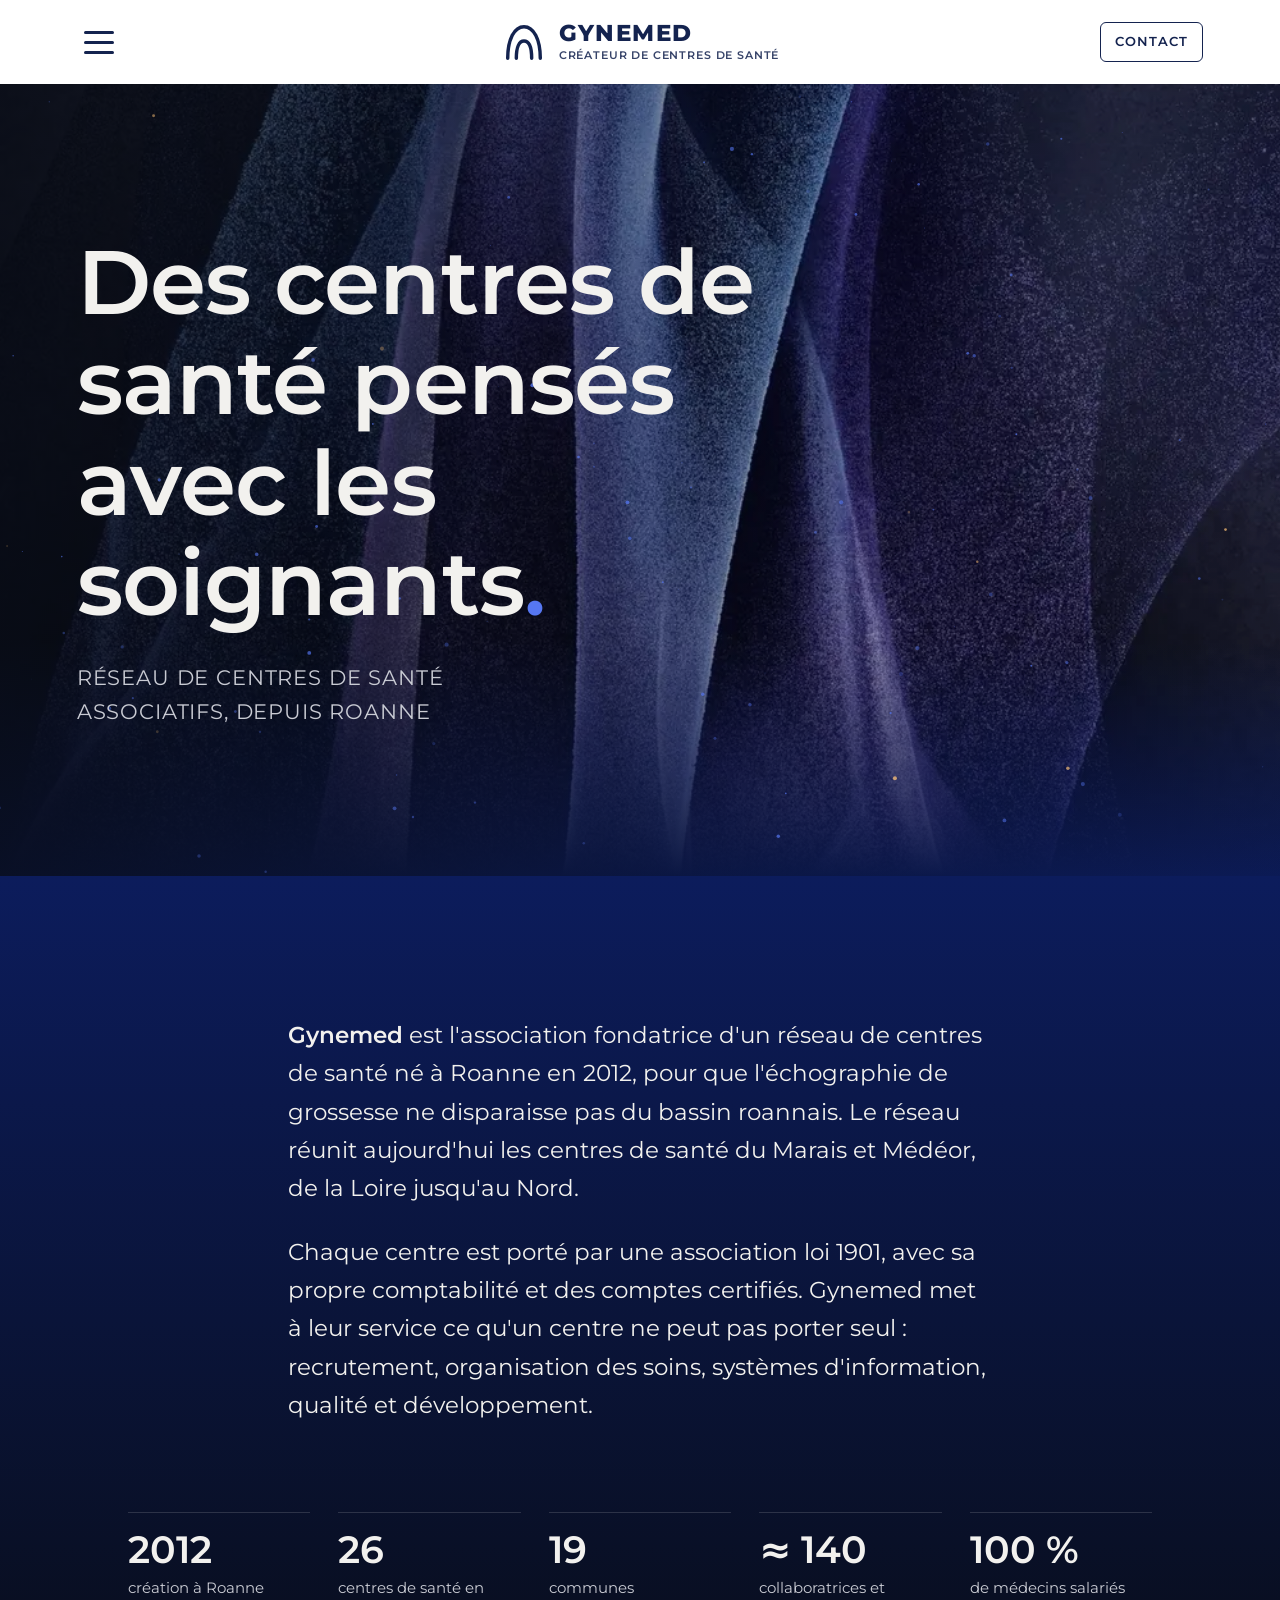
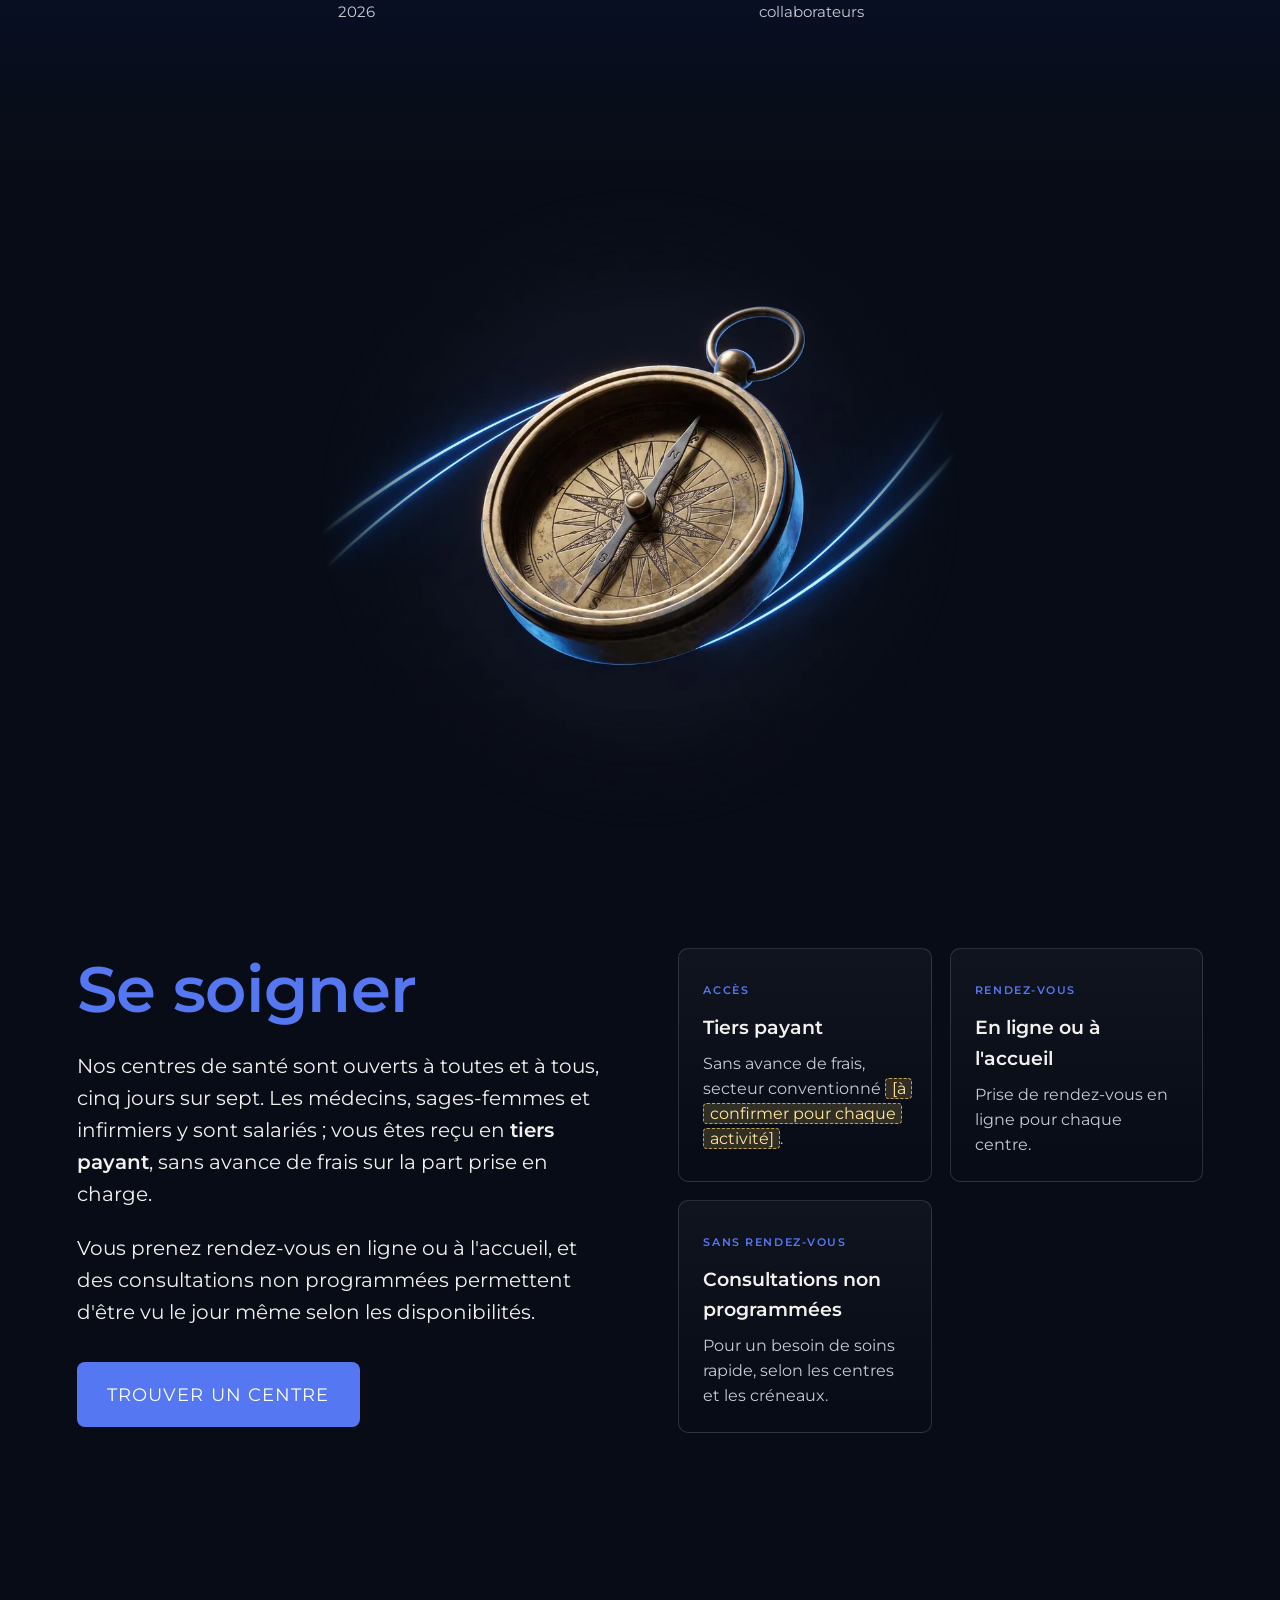
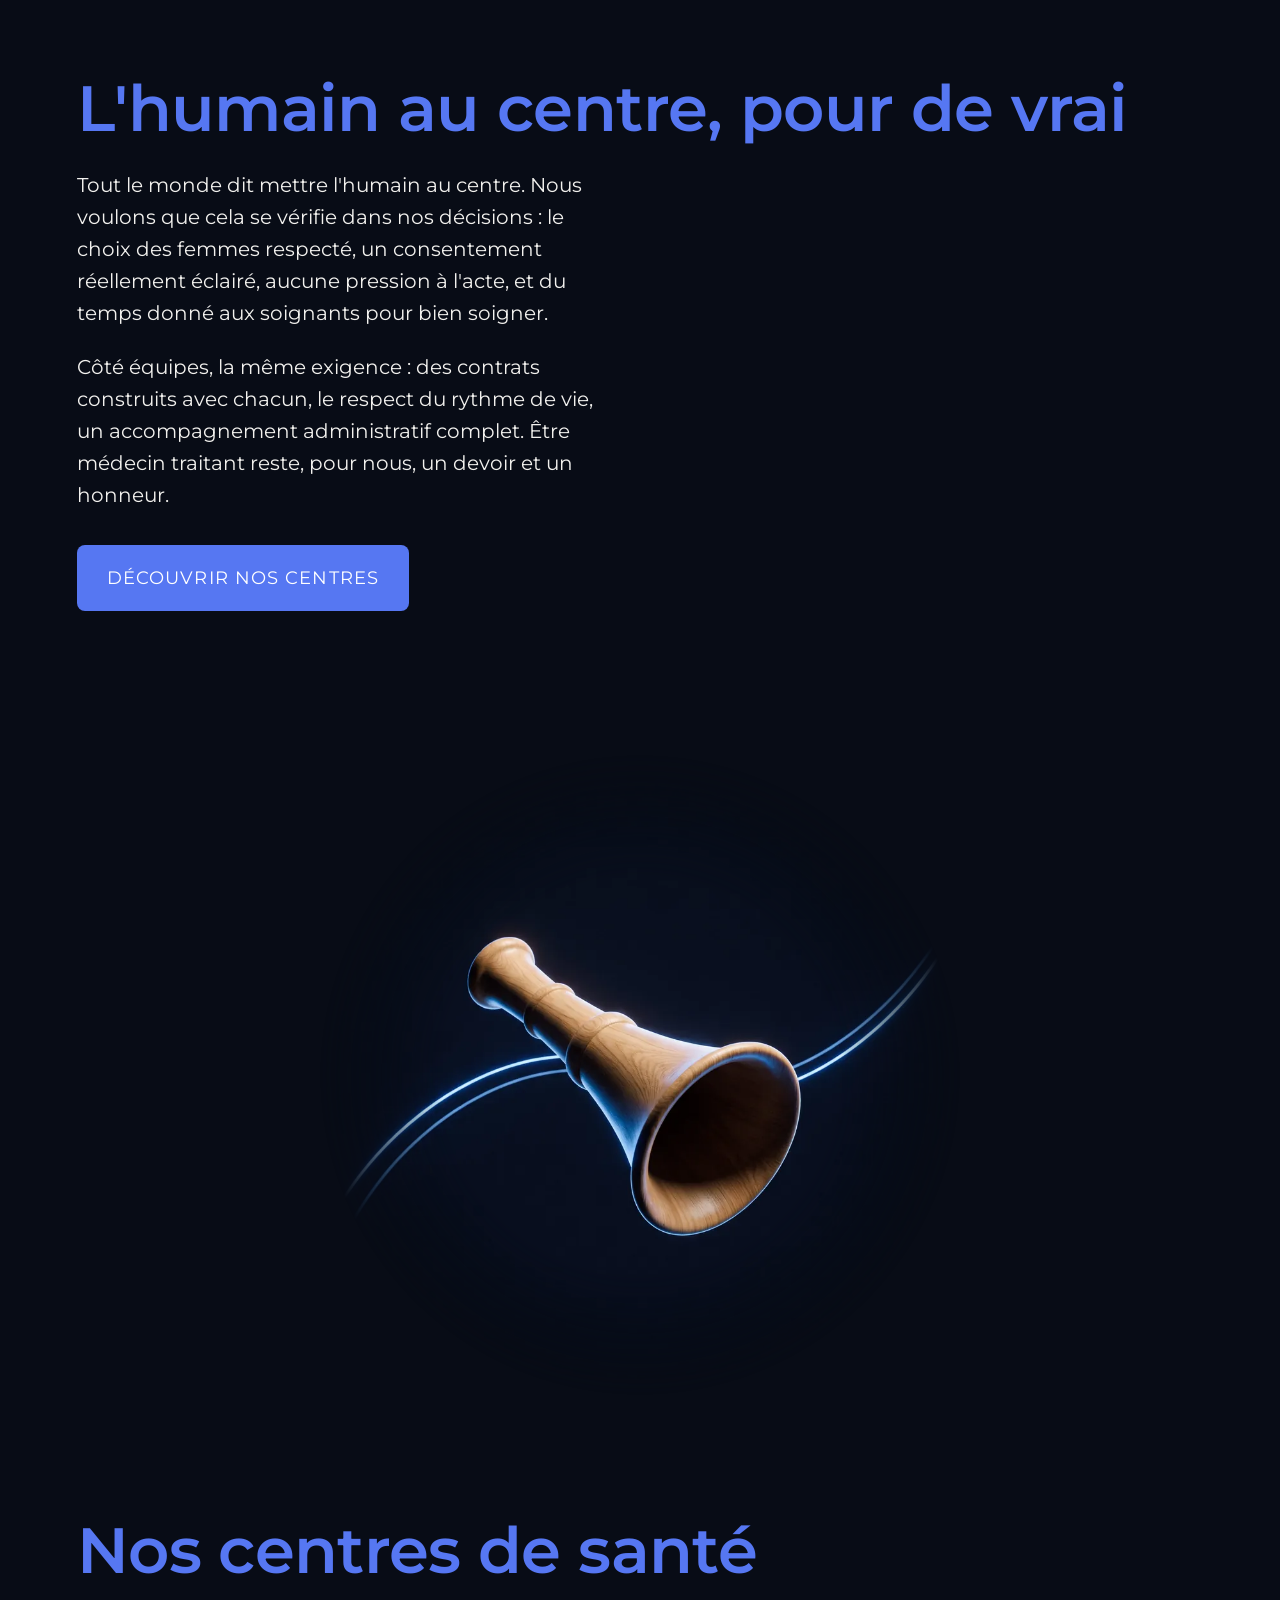
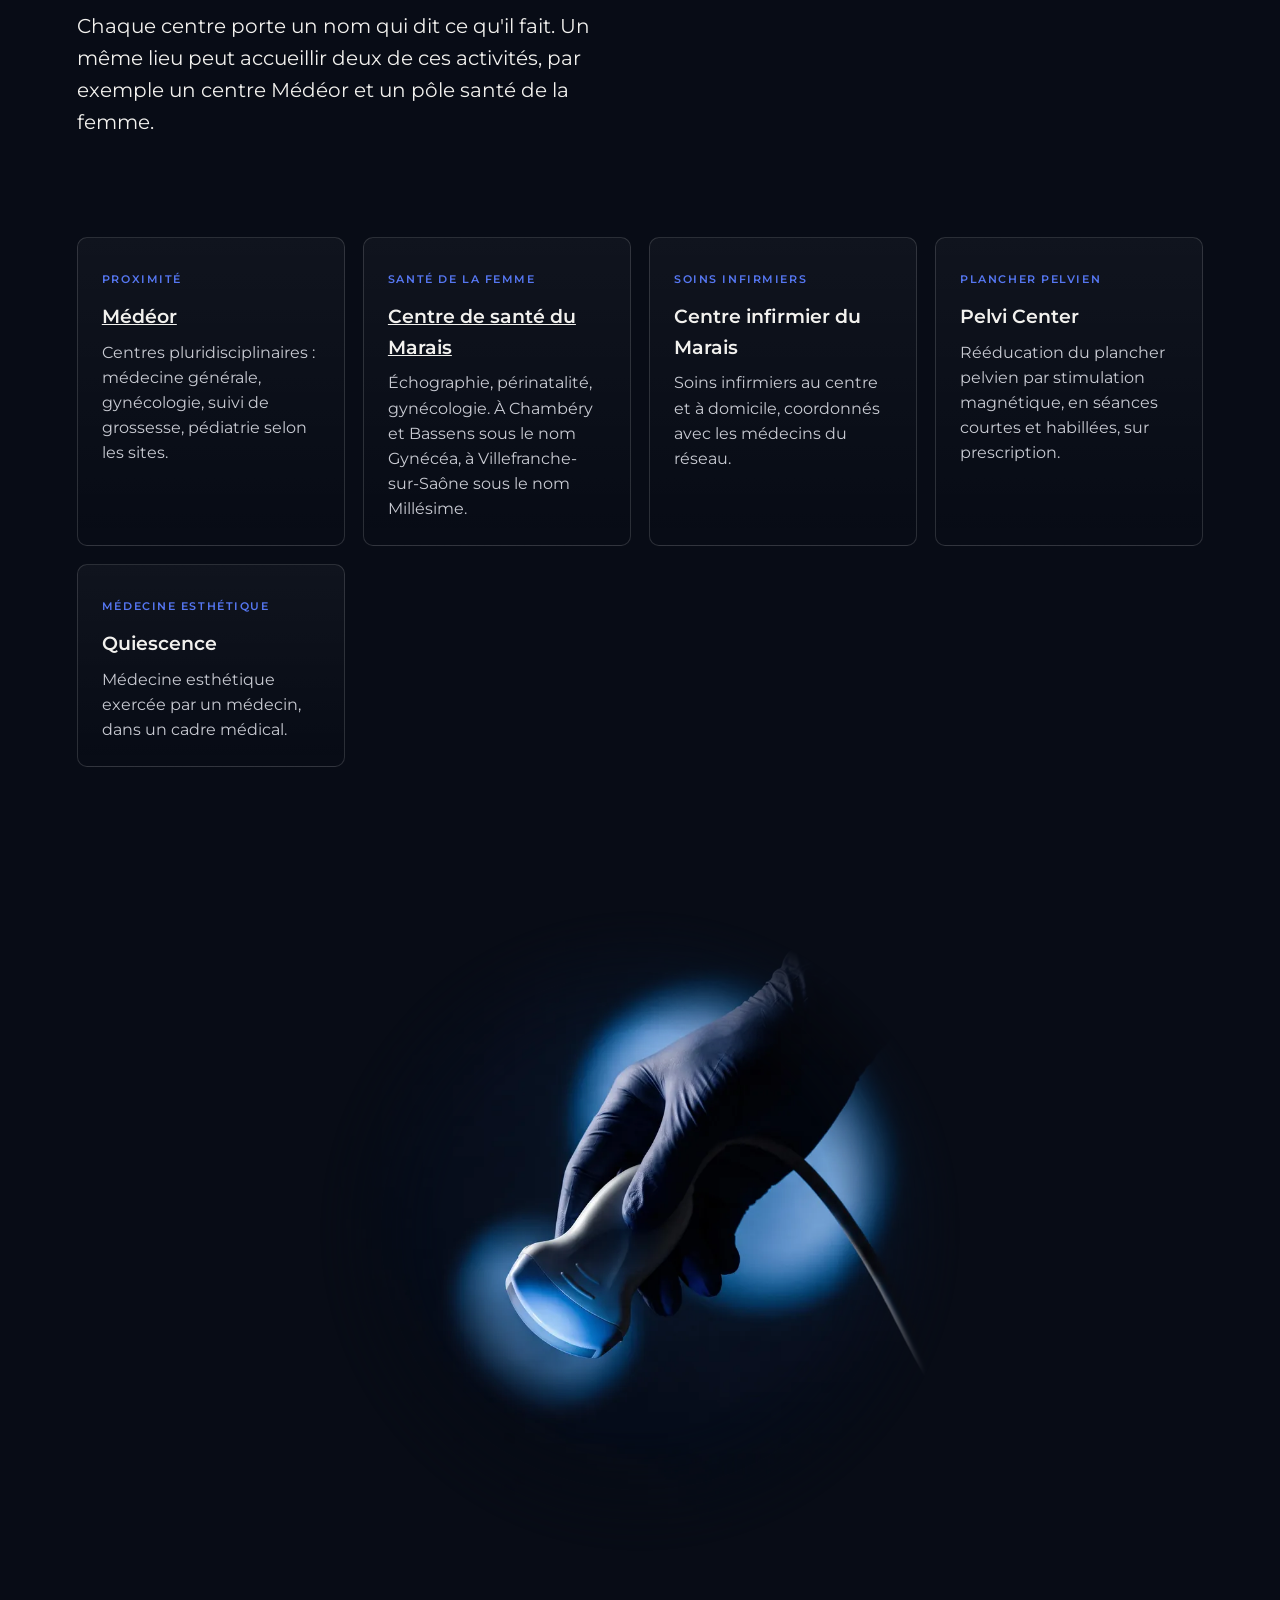
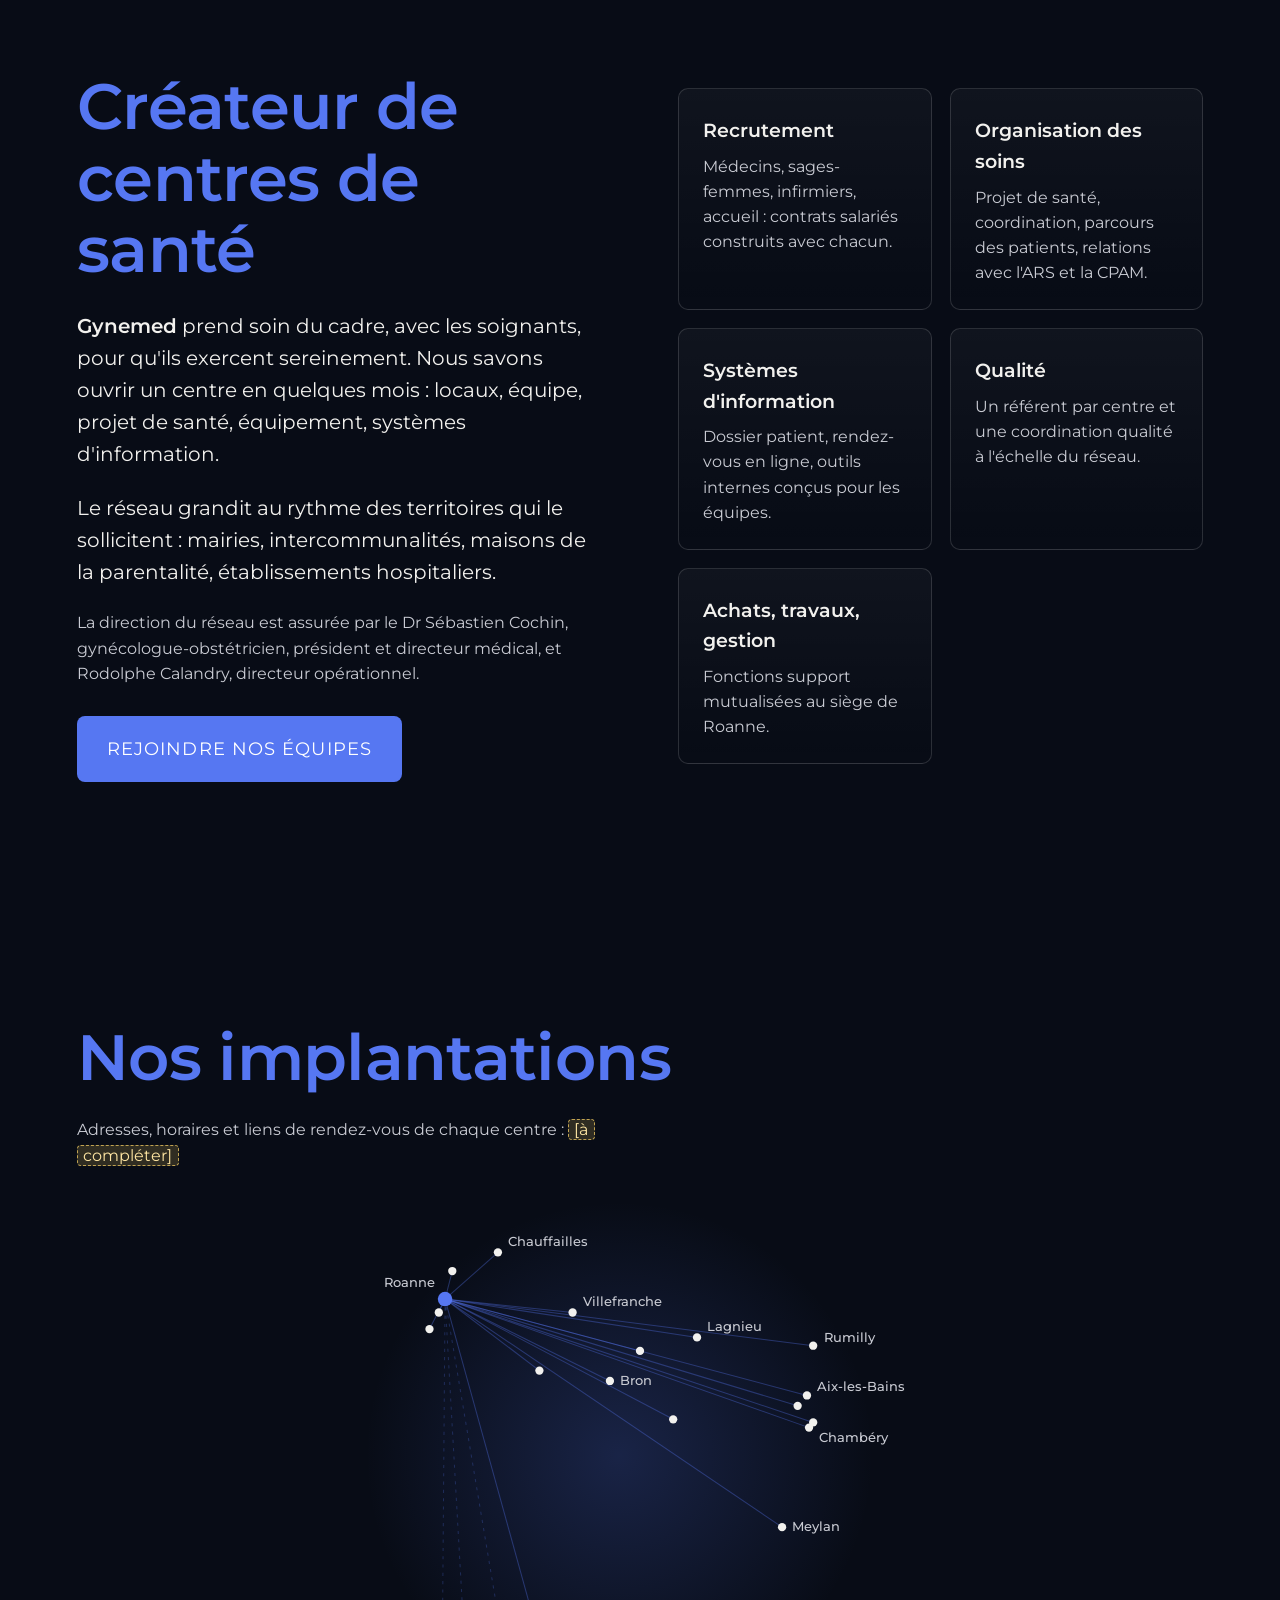
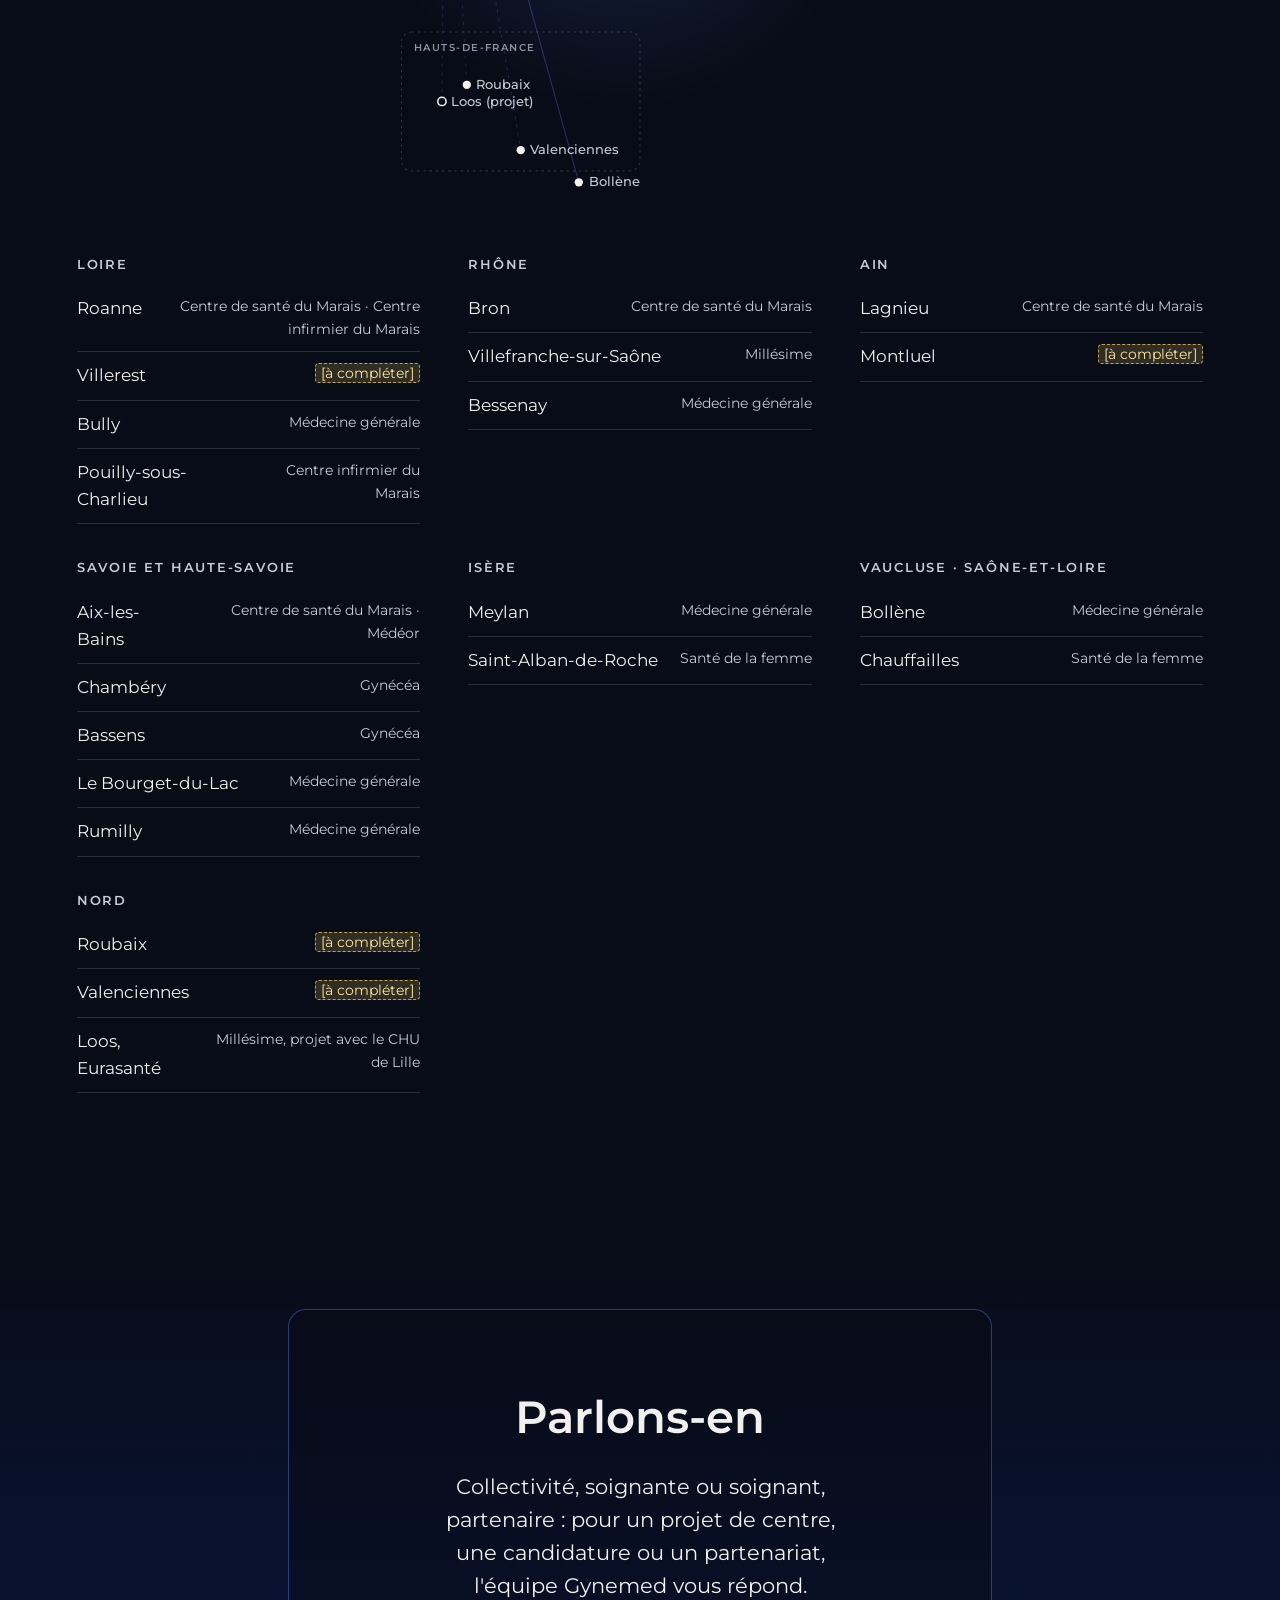
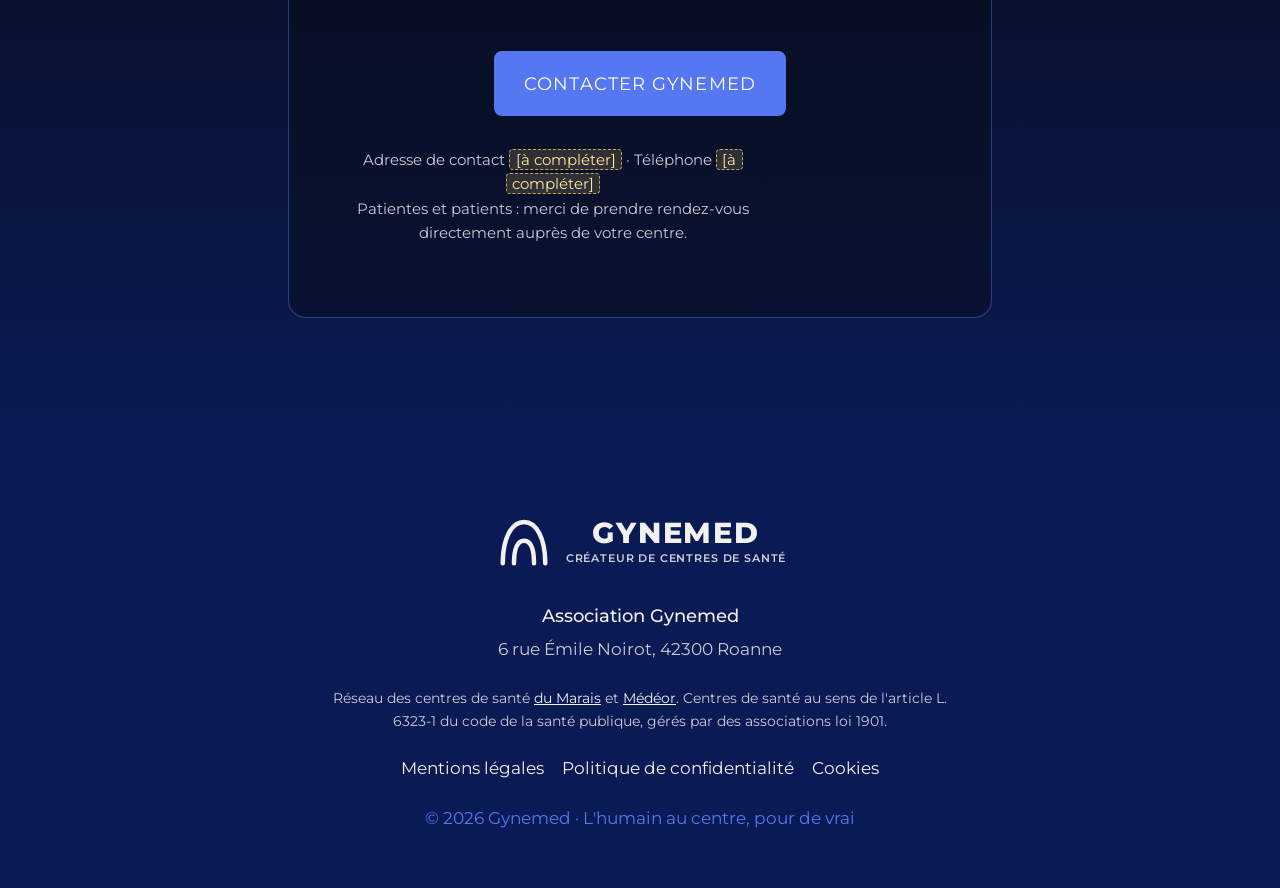
==== commit 2f5be8d5: "Images dans le style du site d'origine Fond de filaments lumineux dans le bandeau d'ouverture (teint" ====
--- a/index.html
+++ b/index.html
@@ -5,7 +5,7 @@
   <meta name="viewport" content="width=device-width, initial-scale=1">
   <title>Gynemed · Réseau de centres de santé du Marais et Médéor</title>
   <meta name="description" content="Gynemed, créateur de centres de santé : le réseau associatif des centres de santé du Marais et Médéor, né à Roanne en 2012. Médecins salariés, tiers payant, rendez-vous en ligne.">
-  <meta name="theme-color" content="#14234f">
+  <meta name="theme-color" content="#0c1c5c">
   <link rel="preload" href="assets/fonts/montserrat-latin-wght-normal.woff2" as="font" type="font/woff2" crossorigin>
   <link rel="stylesheet" href="assets/css/site.css">
   <link rel="icon" href="data:image/svg+xml,%3Csvg xmlns='http://www.w3.org/2000/svg' viewBox='0 0 48 48'%3E%3Cpath d='M7 41C7 21 14 8 24 8s17 13 17 33M16 41c0-12 3-18 8-18s8 6 8 18' fill='none' stroke='%2314234f' stroke-width='4.5' stroke-linecap='round'/%3E%3C/svg%3E">
@@ -40,6 +40,7 @@
 
   <main id="contenu">
     <section class="hero" aria-labelledby="hero-title">
+      <img class="hero-bg" src="assets/img/hero-filaments.webp" alt="" width="1000" height="1791" fetchpriority="high">
       <canvas aria-hidden="true"></canvas>
       <div>
         <h1 id="hero-title">Des centres de santé pensés avec les soignants<span class="dot">.</span></h1>
@@ -62,81 +63,7 @@
     </section>
 
     <div class="figure reveal" aria-hidden="true">
-      <svg viewBox="0 0 540 610">
-        <defs>
-          <radialGradient id="map-halo">
-            <stop offset="0" stop-color="rgb(214,167,92)" stop-opacity=".22"/>
-            <stop offset="1" stop-color="rgb(214,167,92)" stop-opacity="0"/>
-          </radialGradient>
-        </defs>
-        <style>
-          .m-link{stroke:rgba(214,167,92,.35);stroke-width:1}
-          .m-link.far{stroke-dasharray:3 5;stroke:rgba(214,167,92,.25)}
-          .m-dot{fill:#f2f1ee}
-          .m-dot.hub{fill:#d6a75c}
-          .m-dot.proj{fill:none;stroke:#f2f1ee;stroke-width:1.5}
-          .m-label{fill:#c9cbd3;font:500 13px Montserrat,system-ui,sans-serif}
-          .m-inset{fill:none;stroke:rgba(255,255,255,.18);stroke-dasharray:2 4}
-          .m-cap{fill:#8e93a3;font:600 10px Montserrat,system-ui,sans-serif;letter-spacing:.14em}
-        </style>
-        <circle cx="250" cy="260" r="245" fill="url(#map-halo)"/>
-        <rect x="40" y="430" width="230" height="134" rx="10" class="m-inset"/>
-        <text x="52" y="448" class="m-cap">HAUTS-DE-FRANCE</text>
-        <line x1="82" y1="109" x2="76" y2="122" class="m-link"/>
-        <line x1="82" y1="109" x2="67" y2="138" class="m-link"/>
-        <line x1="82" y1="109" x2="89" y2="82" class="m-link"/>
-        <line x1="82" y1="109" x2="133" y2="64" class="m-link"/>
-        <line x1="82" y1="109" x2="205" y2="122" class="m-link"/>
-        <line x1="82" y1="109" x2="173" y2="178" class="m-link"/>
-        <line x1="82" y1="109" x2="241" y2="188" class="m-link"/>
-        <line x1="82" y1="109" x2="270" y2="159" class="m-link"/>
-        <line x1="82" y1="109" x2="325" y2="146" class="m-link"/>
-        <line x1="82" y1="109" x2="302" y2="225" class="m-link"/>
-        <line x1="82" y1="109" x2="431" y2="202" class="m-link"/>
-        <line x1="82" y1="109" x2="422" y2="212" class="m-link"/>
-        <line x1="82" y1="109" x2="433" y2="233" class="m-link"/>
-        <line x1="82" y1="109" x2="437" y2="228" class="m-link"/>
-        <line x1="82" y1="109" x2="437" y2="154" class="m-link"/>
-        <line x1="82" y1="109" x2="407" y2="329" class="m-link"/>
-        <line x1="82" y1="109" x2="211" y2="575" class="m-link"/>
-        <line x1="82" y1="109" x2="103" y2="481" class="m-link far"/>
-        <line x1="82" y1="109" x2="79" y2="497" class="m-link far"/>
-        <line x1="82" y1="109" x2="155" y2="544" class="m-link far"/>
-        <circle cx="82" cy="109" r="7" class="m-dot hub"><title>Roanne</title></circle>
-        <text x="72" y="97" text-anchor="end" class="m-label">Roanne</text>
-        <circle cx="76" cy="122" r="4" class="m-dot"><title>Villerest</title></circle>
-        <circle cx="67" cy="138" r="4" class="m-dot"><title>Bully</title></circle>
-        <circle cx="89" cy="82" r="4" class="m-dot"><title>Pouilly-sous-Charlieu</title></circle>
-        <circle cx="133" cy="64" r="4" class="m-dot"><title>Chauffailles</title></circle>
-        <text x="143" y="58" text-anchor="start" class="m-label">Chauffailles</text>
-        <circle cx="205" cy="122" r="4" class="m-dot"><title>Villefranche</title></circle>
-        <text x="215" y="116" text-anchor="start" class="m-label">Villefranche</text>
-        <circle cx="173" cy="178" r="4" class="m-dot"><title>Bessenay</title></circle>
-        <circle cx="241" cy="188" r="4" class="m-dot"><title>Bron</title></circle>
-        <text x="251" y="192" text-anchor="start" class="m-label">Bron</text>
-        <circle cx="270" cy="159" r="4" class="m-dot"><title>Montluel</title></circle>
-        <circle cx="325" cy="146" r="4" class="m-dot"><title>Lagnieu</title></circle>
-        <text x="335" y="140" text-anchor="start" class="m-label">Lagnieu</text>
-        <circle cx="302" cy="225" r="4" class="m-dot"><title>St-Alban-de-Roche</title></circle>
-        <circle cx="431" cy="202" r="4" class="m-dot"><title>Aix-les-Bains</title></circle>
-        <text x="441" y="198" text-anchor="start" class="m-label">Aix-les-Bains</text>
-        <circle cx="422" cy="212" r="4" class="m-dot"><title>Le Bourget-du-Lac</title></circle>
-        <circle cx="433" cy="233" r="4" class="m-dot"><title>Chambéry</title></circle>
-        <text x="443" y="247" text-anchor="start" class="m-label">Chambéry</text>
-        <circle cx="437" cy="228" r="4" class="m-dot"><title>Bassens</title></circle>
-        <circle cx="437" cy="154" r="4" class="m-dot"><title>Rumilly</title></circle>
-        <text x="447" y="150" text-anchor="start" class="m-label">Rumilly</text>
-        <circle cx="407" cy="329" r="4" class="m-dot"><title>Meylan</title></circle>
-        <text x="417" y="333" text-anchor="start" class="m-label">Meylan</text>
-        <circle cx="211" cy="575" r="4" class="m-dot"><title>Bollène</title></circle>
-        <text x="221" y="579" text-anchor="start" class="m-label">Bollène</text>
-        <circle cx="103" cy="481" r="4" class="m-dot"><title>Roubaix</title></circle>
-        <text x="112" y="485" class="m-label">Roubaix</text>
-        <circle cx="79" cy="497" r="4" class="m-dot proj"><title>Loos (projet)</title></circle>
-        <text x="88" y="501" class="m-label">Loos (projet)</text>
-        <circle cx="155" cy="544" r="4" class="m-dot"><title>Valenciennes</title></circle>
-        <text x="164" y="548" class="m-label">Valenciennes</text>
-      </svg>
+      <img src="assets/img/boussole.webp" alt="" width="1000" height="1000" loading="lazy" decoding="async">
     </div>
 
     <section class="feature" id="patients" aria-labelledby="patients-title">
@@ -169,30 +96,7 @@
     </section>
 
     <div class="figure reveal" aria-hidden="true">
-      <svg viewBox="0 0 560 360">
-        <defs>
-          <linearGradient id="ring" x1="0" x2="1">
-            <stop offset="0" stop-color="#d6a75c" stop-opacity="0"/>
-            <stop offset=".5" stop-color="#d6a75c" stop-opacity=".8"/>
-            <stop offset="1" stop-color="#d6a75c" stop-opacity="0"/>
-          </linearGradient>
-          <radialGradient id="core" r=".5">
-            <stop offset="0" stop-color="#e7bd78" stop-opacity=".55"/>
-            <stop offset="1" stop-color="#e7bd78" stop-opacity="0"/>
-          </radialGradient>
-        </defs>
-        <path d="M0 250C140 250 170 180 280 180S420 110 560 110" fill="none" stroke="url(#ring)" stroke-width="2"/>
-        <path d="M0 290C150 290 190 210 280 210S430 160 560 160" fill="none" stroke="url(#ring)" stroke-width="1" opacity=".6"/>
-        <circle cx="280" cy="180" r="150" fill="url(#core)"/>
-        <g fill="none" stroke="#f2f1ee">
-          <circle cx="280" cy="180" r="120" stroke-opacity=".12"/>
-          <circle cx="280" cy="180" r="84" stroke-opacity=".22"/>
-          <circle cx="280" cy="180" r="50" stroke-opacity=".4"/>
-        </g>
-        <circle cx="280" cy="166" r="9" fill="#f2f1ee"/>
-        <path d="M262 202c2-14 9-22 18-22s16 8 18 22" fill="none" stroke="#f2f1ee" stroke-width="5" stroke-linecap="round"/>
-        <g fill="#d6a75c"><circle cx="364" cy="180" r="4"/><circle cx="221" cy="121" r="3"/><circle cx="196" cy="226" r="3.5"/><circle cx="330" cy="263" r="3"/><circle cx="398" cy="108" r="2.5"/></g>
-      </svg>
+      <img src="assets/img/pinard.webp" alt="" width="1000" height="1000" loading="lazy" decoding="async">
     </div>
 
     <section class="feature" id="marques" aria-labelledby="marques-title">
@@ -212,22 +116,7 @@
     </section>
 
     <div class="figure reveal" aria-hidden="true">
-      <svg viewBox="0 0 560 340">
-        <defs>
-          <linearGradient id="fan" x1="0" y1="0" x2="0" y2="1">
-            <stop offset="0" stop-color="#d6a75c" stop-opacity=".55"/>
-            <stop offset="1" stop-color="#d6a75c" stop-opacity="0"/>
-          </linearGradient>
-        </defs>
-        <path d="M280 30L120 300A230 230 0 0 0 440 300Z" fill="url(#fan)" opacity=".35"/>
-        <g fill="none" stroke="#f2f1ee" stroke-opacity=".28">
-          <path d="M280 30L120 300M280 30L440 300M280 30L200 312M280 30L360 312M280 30L280 318"/>
-          <path d="M175 208a160 160 0 0 0 210 0M150 250a200 200 0 0 0 260 0M128 288a232 232 0 0 0 304 0"/>
-        </g>
-        <path d="M240 196c4-30 26-48 48-44 22 4 30 26 24 46-6 20-26 30-44 26" fill="none" stroke="#e7bd78" stroke-width="2.5" stroke-linecap="round"/>
-        <circle cx="300" cy="170" r="13" fill="none" stroke="#e7bd78" stroke-width="2.5"/>
-        <path d="M0 300C120 300 170 250 280 250S440 200 560 200" fill="none" stroke="#d6a75c" stroke-opacity=".35"/>
-      </svg>
+      <img src="assets/img/sonde-echographie.webp" alt="" width="1000" height="1000" loading="lazy" decoding="async">
     </div>
 
     <section class="feature" id="equipes" aria-labelledby="gynemed-title">
@@ -255,6 +144,83 @@
       <div class="places reveal">
         <h2 class="section-title" id="implantations-title">Nos implantations</h2>
         <p class="muted">Adresses, horaires et liens de rendez-vous de chaque centre : <em class="todo">[à compléter]</em></p>
+        <div class="network-map" aria-hidden="true">
+          <svg viewBox="0 0 540 610">
+          <defs>
+            <radialGradient id="map-halo">
+              <stop offset="0" stop-color="rgb(86,119,242)" stop-opacity=".22"/>
+              <stop offset="1" stop-color="rgb(86,119,242)" stop-opacity="0"/>
+            </radialGradient>
+          </defs>
+          <style>
+            .m-link{stroke:rgba(86,119,242,.35);stroke-width:1}
+            .m-link.far{stroke-dasharray:3 5;stroke:rgba(86,119,242,.25)}
+            .m-dot{fill:#f2f1ee}
+            .m-dot.hub{fill:#5677f2}
+            .m-dot.proj{fill:none;stroke:#f2f1ee;stroke-width:1.5}
+            .m-label{fill:#c9cbd3;font:500 13px Montserrat,system-ui,sans-serif}
+            .m-inset{fill:none;stroke:rgba(255,255,255,.18);stroke-dasharray:2 4}
+            .m-cap{fill:#8e93a3;font:600 10px Montserrat,system-ui,sans-serif;letter-spacing:.14em}
+          </style>
+          <circle cx="250" cy="260" r="245" fill="url(#map-halo)"/>
+          <rect x="40" y="430" width="230" height="134" rx="10" class="m-inset"/>
+          <text x="52" y="448" class="m-cap">HAUTS-DE-FRANCE</text>
+          <line x1="82" y1="109" x2="76" y2="122" class="m-link"/>
+          <line x1="82" y1="109" x2="67" y2="138" class="m-link"/>
+          <line x1="82" y1="109" x2="89" y2="82" class="m-link"/>
+          <line x1="82" y1="109" x2="133" y2="64" class="m-link"/>
+          <line x1="82" y1="109" x2="205" y2="122" class="m-link"/>
+          <line x1="82" y1="109" x2="173" y2="178" class="m-link"/>
+          <line x1="82" y1="109" x2="241" y2="188" class="m-link"/>
+          <line x1="82" y1="109" x2="270" y2="159" class="m-link"/>
+          <line x1="82" y1="109" x2="325" y2="146" class="m-link"/>
+          <line x1="82" y1="109" x2="302" y2="225" class="m-link"/>
+          <line x1="82" y1="109" x2="431" y2="202" class="m-link"/>
+          <line x1="82" y1="109" x2="422" y2="212" class="m-link"/>
+          <line x1="82" y1="109" x2="433" y2="233" class="m-link"/>
+          <line x1="82" y1="109" x2="437" y2="228" class="m-link"/>
+          <line x1="82" y1="109" x2="437" y2="154" class="m-link"/>
+          <line x1="82" y1="109" x2="407" y2="329" class="m-link"/>
+          <line x1="82" y1="109" x2="211" y2="575" class="m-link"/>
+          <line x1="82" y1="109" x2="103" y2="481" class="m-link far"/>
+          <line x1="82" y1="109" x2="79" y2="497" class="m-link far"/>
+          <line x1="82" y1="109" x2="155" y2="544" class="m-link far"/>
+          <circle cx="82" cy="109" r="7" class="m-dot hub"><title>Roanne</title></circle>
+          <text x="72" y="97" text-anchor="end" class="m-label">Roanne</text>
+          <circle cx="76" cy="122" r="4" class="m-dot"><title>Villerest</title></circle>
+          <circle cx="67" cy="138" r="4" class="m-dot"><title>Bully</title></circle>
+          <circle cx="89" cy="82" r="4" class="m-dot"><title>Pouilly-sous-Charlieu</title></circle>
+          <circle cx="133" cy="64" r="4" class="m-dot"><title>Chauffailles</title></circle>
+          <text x="143" y="58" text-anchor="start" class="m-label">Chauffailles</text>
+          <circle cx="205" cy="122" r="4" class="m-dot"><title>Villefranche</title></circle>
+          <text x="215" y="116" text-anchor="start" class="m-label">Villefranche</text>
+          <circle cx="173" cy="178" r="4" class="m-dot"><title>Bessenay</title></circle>
+          <circle cx="241" cy="188" r="4" class="m-dot"><title>Bron</title></circle>
+          <text x="251" y="192" text-anchor="start" class="m-label">Bron</text>
+          <circle cx="270" cy="159" r="4" class="m-dot"><title>Montluel</title></circle>
+          <circle cx="325" cy="146" r="4" class="m-dot"><title>Lagnieu</title></circle>
+          <text x="335" y="140" text-anchor="start" class="m-label">Lagnieu</text>
+          <circle cx="302" cy="225" r="4" class="m-dot"><title>St-Alban-de-Roche</title></circle>
+          <circle cx="431" cy="202" r="4" class="m-dot"><title>Aix-les-Bains</title></circle>
+          <text x="441" y="198" text-anchor="start" class="m-label">Aix-les-Bains</text>
+          <circle cx="422" cy="212" r="4" class="m-dot"><title>Le Bourget-du-Lac</title></circle>
+          <circle cx="433" cy="233" r="4" class="m-dot"><title>Chambéry</title></circle>
+          <text x="443" y="247" text-anchor="start" class="m-label">Chambéry</text>
+          <circle cx="437" cy="228" r="4" class="m-dot"><title>Bassens</title></circle>
+          <circle cx="437" cy="154" r="4" class="m-dot"><title>Rumilly</title></circle>
+          <text x="447" y="150" text-anchor="start" class="m-label">Rumilly</text>
+          <circle cx="407" cy="329" r="4" class="m-dot"><title>Meylan</title></circle>
+          <text x="417" y="333" text-anchor="start" class="m-label">Meylan</text>
+          <circle cx="211" cy="575" r="4" class="m-dot"><title>Bollène</title></circle>
+          <text x="221" y="579" text-anchor="start" class="m-label">Bollène</text>
+          <circle cx="103" cy="481" r="4" class="m-dot"><title>Roubaix</title></circle>
+          <text x="112" y="485" class="m-label">Roubaix</text>
+          <circle cx="79" cy="497" r="4" class="m-dot proj"><title>Loos (projet)</title></circle>
+          <text x="88" y="501" class="m-label">Loos (projet)</text>
+          <circle cx="155" cy="544" r="4" class="m-dot"><title>Valenciennes</title></circle>
+          <text x="164" y="548" class="m-label">Valenciennes</text>
+        </svg>
+        </div>
         <div class="regions">
           <div class="region">
             <h3>Loire</h3>
--- a/assets/css/site.css
+++ b/assets/css/site.css
@@ -17,14 +17,14 @@
   --measure: 34rem;
   --radius: 10px;
 
-  /* Palette par défaut : Gynemed */
-  --ink: #0f121b;          /* fond des sections sombres */
-  --deep: #14234f;         /* bleu marine des tampons Gynemed */
-  --deep-2: #0b1640;
-  --accent: #d6a75c;       /* laiton */
-  --accent-strong: #e7bd78;
-  --on-accent: #1b1406;
-  --glow: 214, 167, 92;    /* même accent, en RVB pour les halos */
+  /* Palette par défaut : Gynemed, calquée sur le site d'origine (nuit, marine, bleu lumineux) */
+  --ink: #080c16;          /* nuit, même teinte que le fond des images */
+  --deep: #0c1c5c;         /* marine */
+  --deep-2: #0a1a55;
+  --accent: #5677f2;       /* bleu des titres et boutons */
+  --accent-strong: #6d8bff;
+  --on-accent: #ffffff;
+  --glow: 86, 119, 242;    /* même accent, en RVB pour les halos */
   --text: #f2f1ee;
   --text-soft: #c9cbd3;
   --paper: #ffffff;
@@ -33,7 +33,7 @@
 }
 
 body.brand-medeor {
-  --ink: #0e1512;
+  --ink: #080d10;
   --deep: #163a2e;
   --deep-2: #0d2a20;
   --accent: #b7d38a;
@@ -44,7 +44,7 @@
 }
 
 body.brand-marais {
-  --ink: #150f16;
+  --ink: #0c0a14;
   --deep: #42193f;
   --deep-2: #2c0f2a;
   --accent: #eaa79f;
@@ -159,6 +159,15 @@
   overflow: hidden;
 }
 .hero canvas { position: absolute; inset: 0; width: 100%; height: 100%; z-index: -1; }
+.hero-bg { position: absolute; inset: 0; width: 100%; height: 100%; object-fit: cover; z-index: -3; opacity: .9; }
+.hero::before {
+  content: ""; position: absolute; inset: 0; z-index: -2;
+  background:
+    linear-gradient(90deg, rgba(8, 12, 22, .78) 0%, rgba(8, 12, 22, .35) 55%, rgba(8, 12, 22, .1) 100%),
+    linear-gradient(180deg, rgba(8, 12, 22, 0) 70%, var(--deep) 100%);
+}
+.brand-medeor .hero-bg { filter: hue-rotate(-105deg) saturate(.75); }
+.brand-marais .hero-bg { filter: hue-rotate(38deg) saturate(.9); }
 .hero h1 {
   margin: 0 0 28px;
   font-size: clamp(2.6rem, 8.5vw, 5.6rem);
@@ -189,8 +198,15 @@
 .facts b { display: block; font-size: clamp(1.8rem, 4vw, 2.4rem); font-weight: 600; color: var(--text); line-height: 1.1; margin-bottom: 4px; }
 
 /* Illustrations entre les sections */
-.figure { padding: 24px var(--gutter) 0; display: grid; place-items: center; }
-.figure svg { width: min(560px, 100%); height: auto; }
+.figure { padding: 24px var(--gutter) 0; }
+.figure svg { width: 100%; max-width: 560px; height: auto; margin-inline: auto; }
+.figure img, .split-img {
+  width: 100%; max-width: 640px; height: auto; margin-inline: auto;
+  -webkit-mask-image: radial-gradient(closest-side, #000 62%, transparent 100%);
+  mask-image: radial-gradient(closest-side, #000 62%, transparent 100%);
+}
+.network-map { max-width: 560px; margin: 12px auto 36px; }
+.network-map svg { width: 100%; height: auto; }
 
 /* Sections éditoriales (Vision, Services, Expertise…) */
 .feature { padding: clamp(64px, 10vw, 120px) var(--gutter); }
@@ -214,7 +230,7 @@
   padding: 18px 30px;
   background: var(--accent); color: var(--on-accent);
   border-radius: 8px; border: 0;
-  font: inherit; font-size: clamp(.95rem, 2.2vw, 1.15rem); font-weight: 500; letter-spacing: .06em; text-transform: uppercase;
+  font: inherit; font-size: clamp(.95rem, 2.2vw, 1.15rem); font-weight: 400; letter-spacing: .06em; text-transform: uppercase;
   text-decoration: none; cursor: pointer;
   transition: background .2s, transform .2s;
 }
